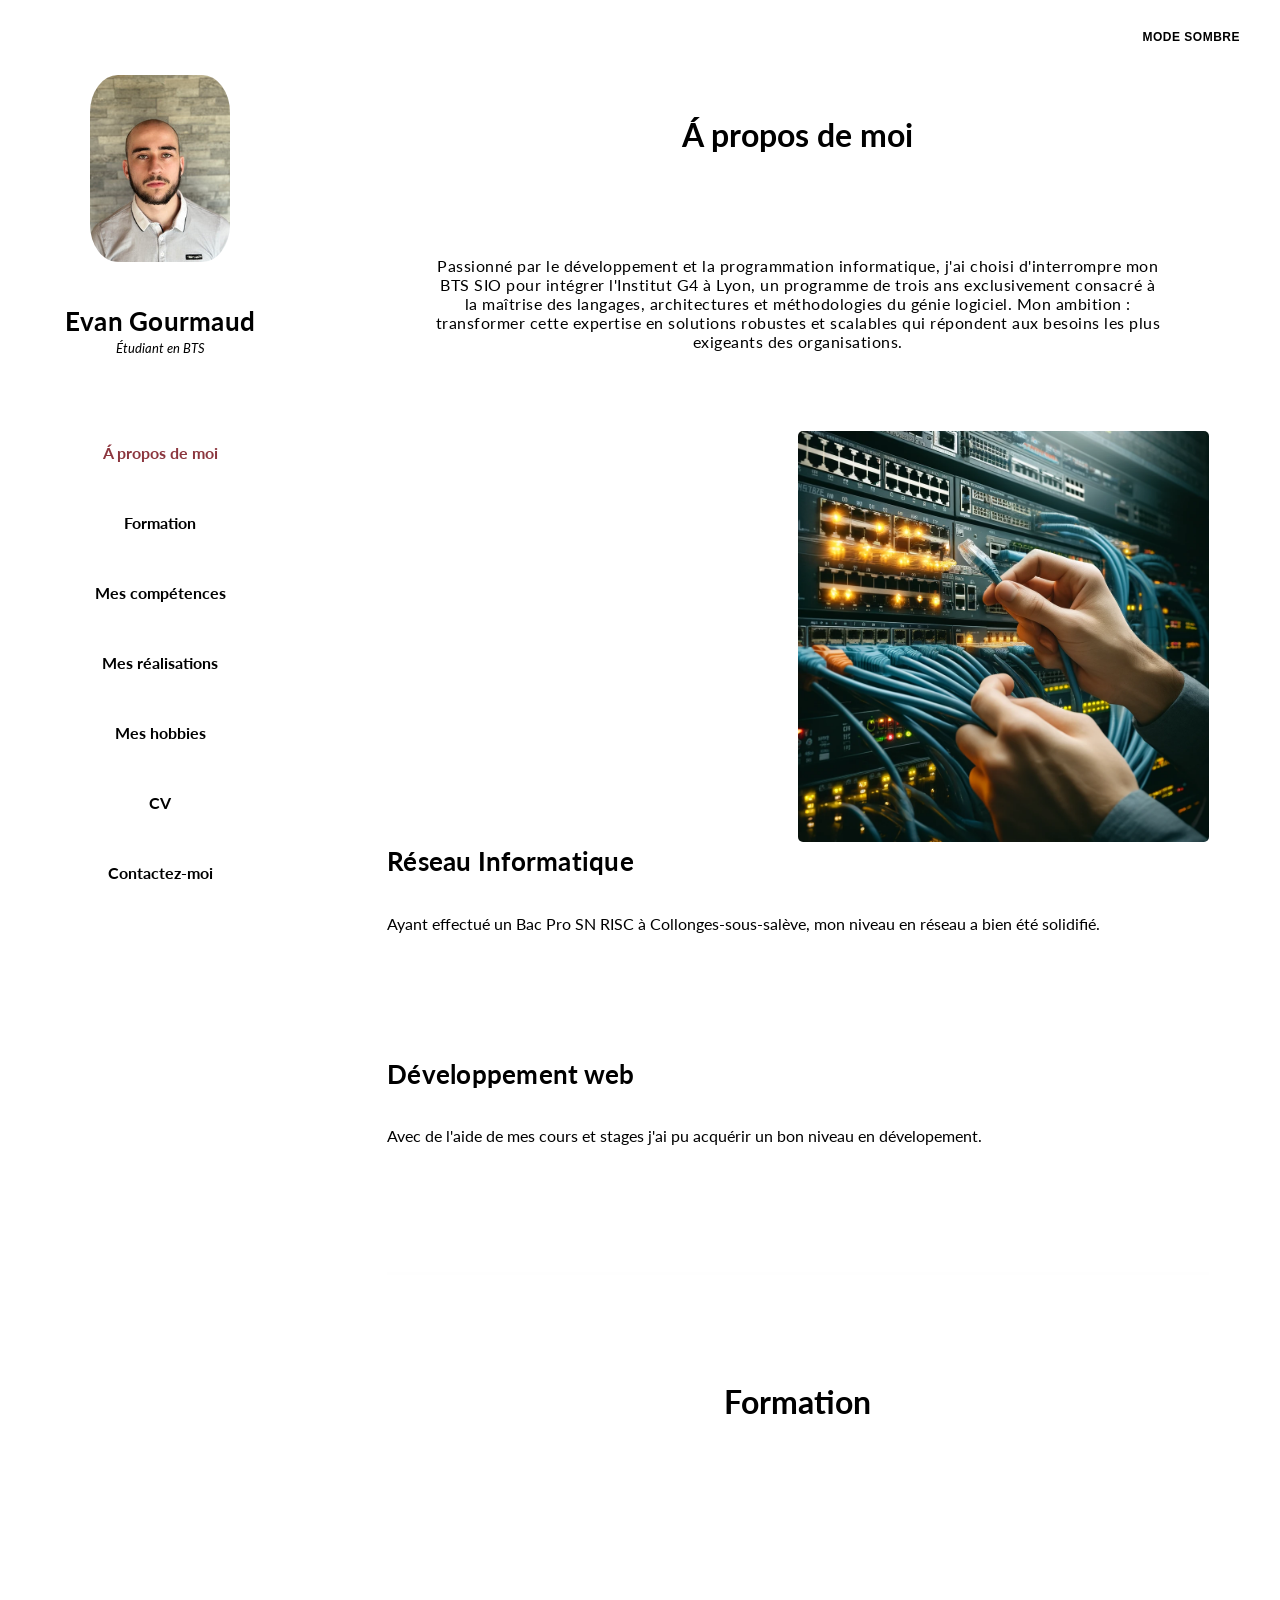
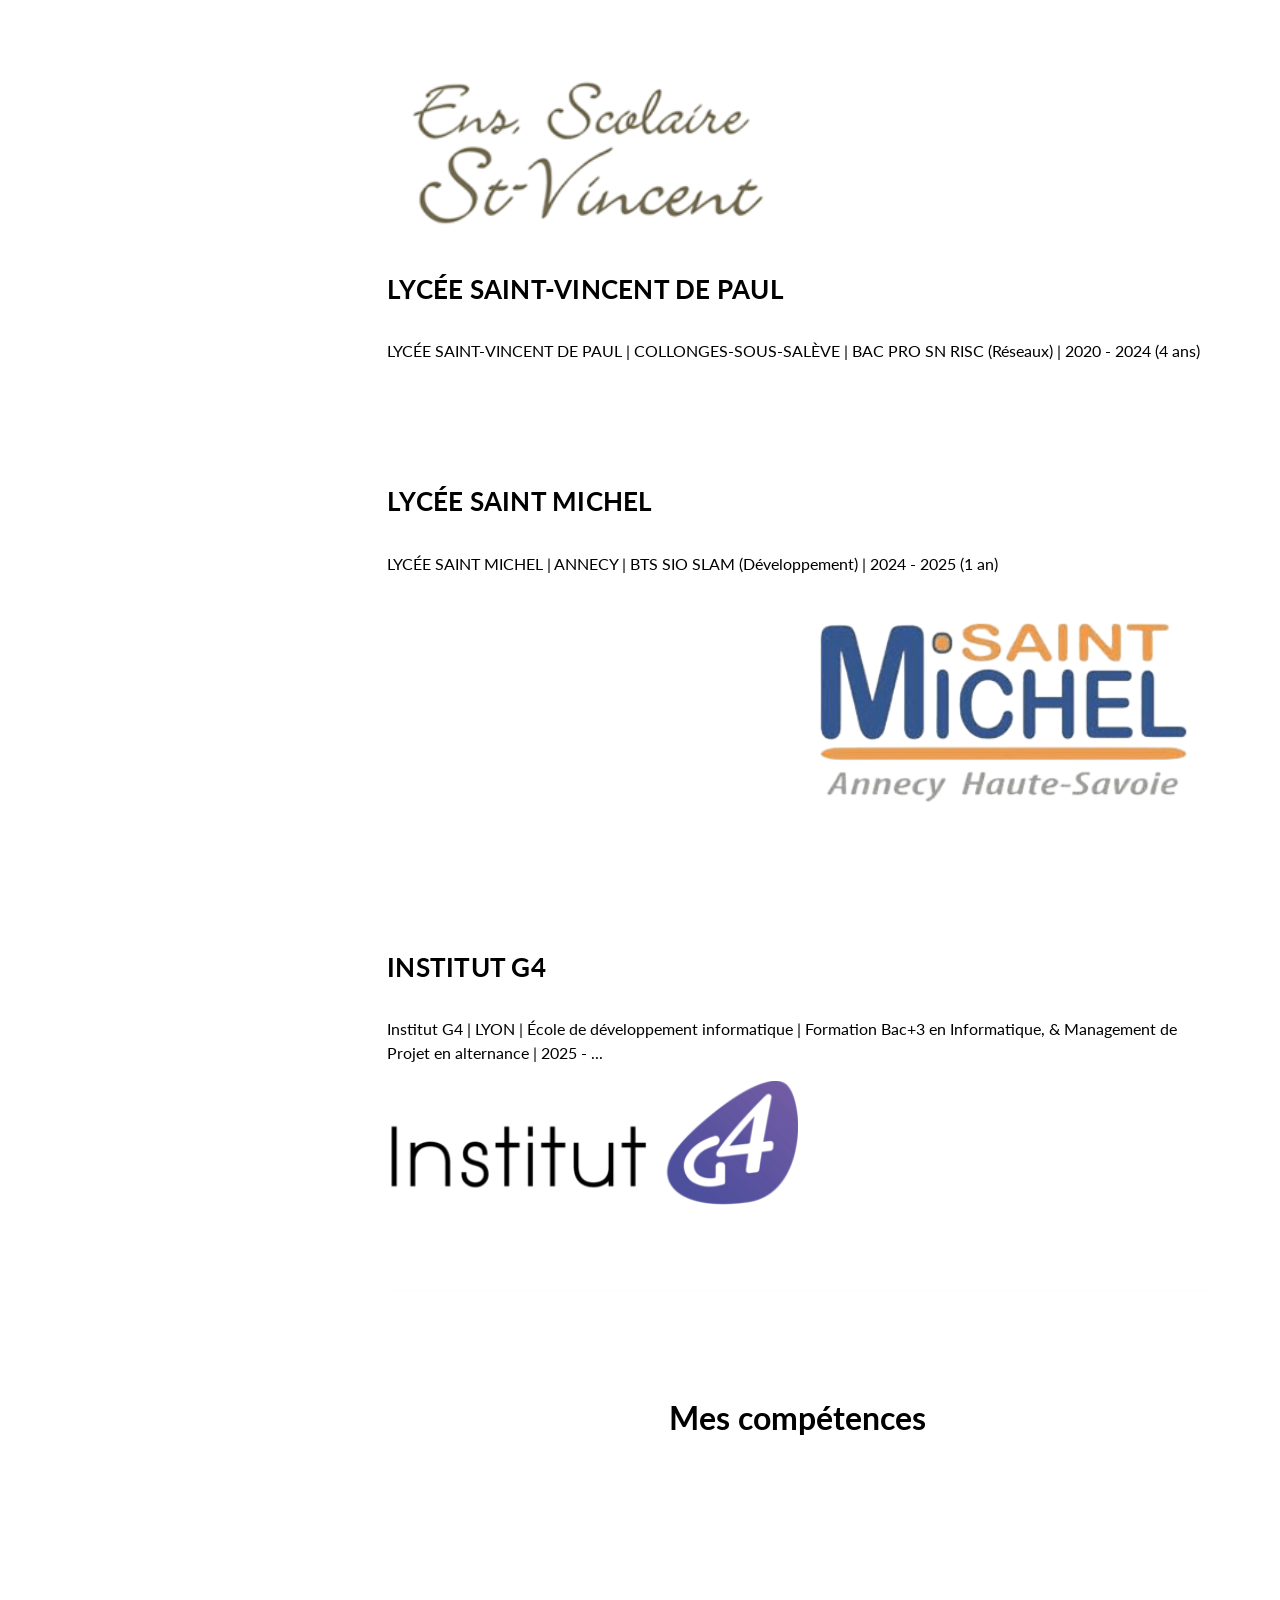
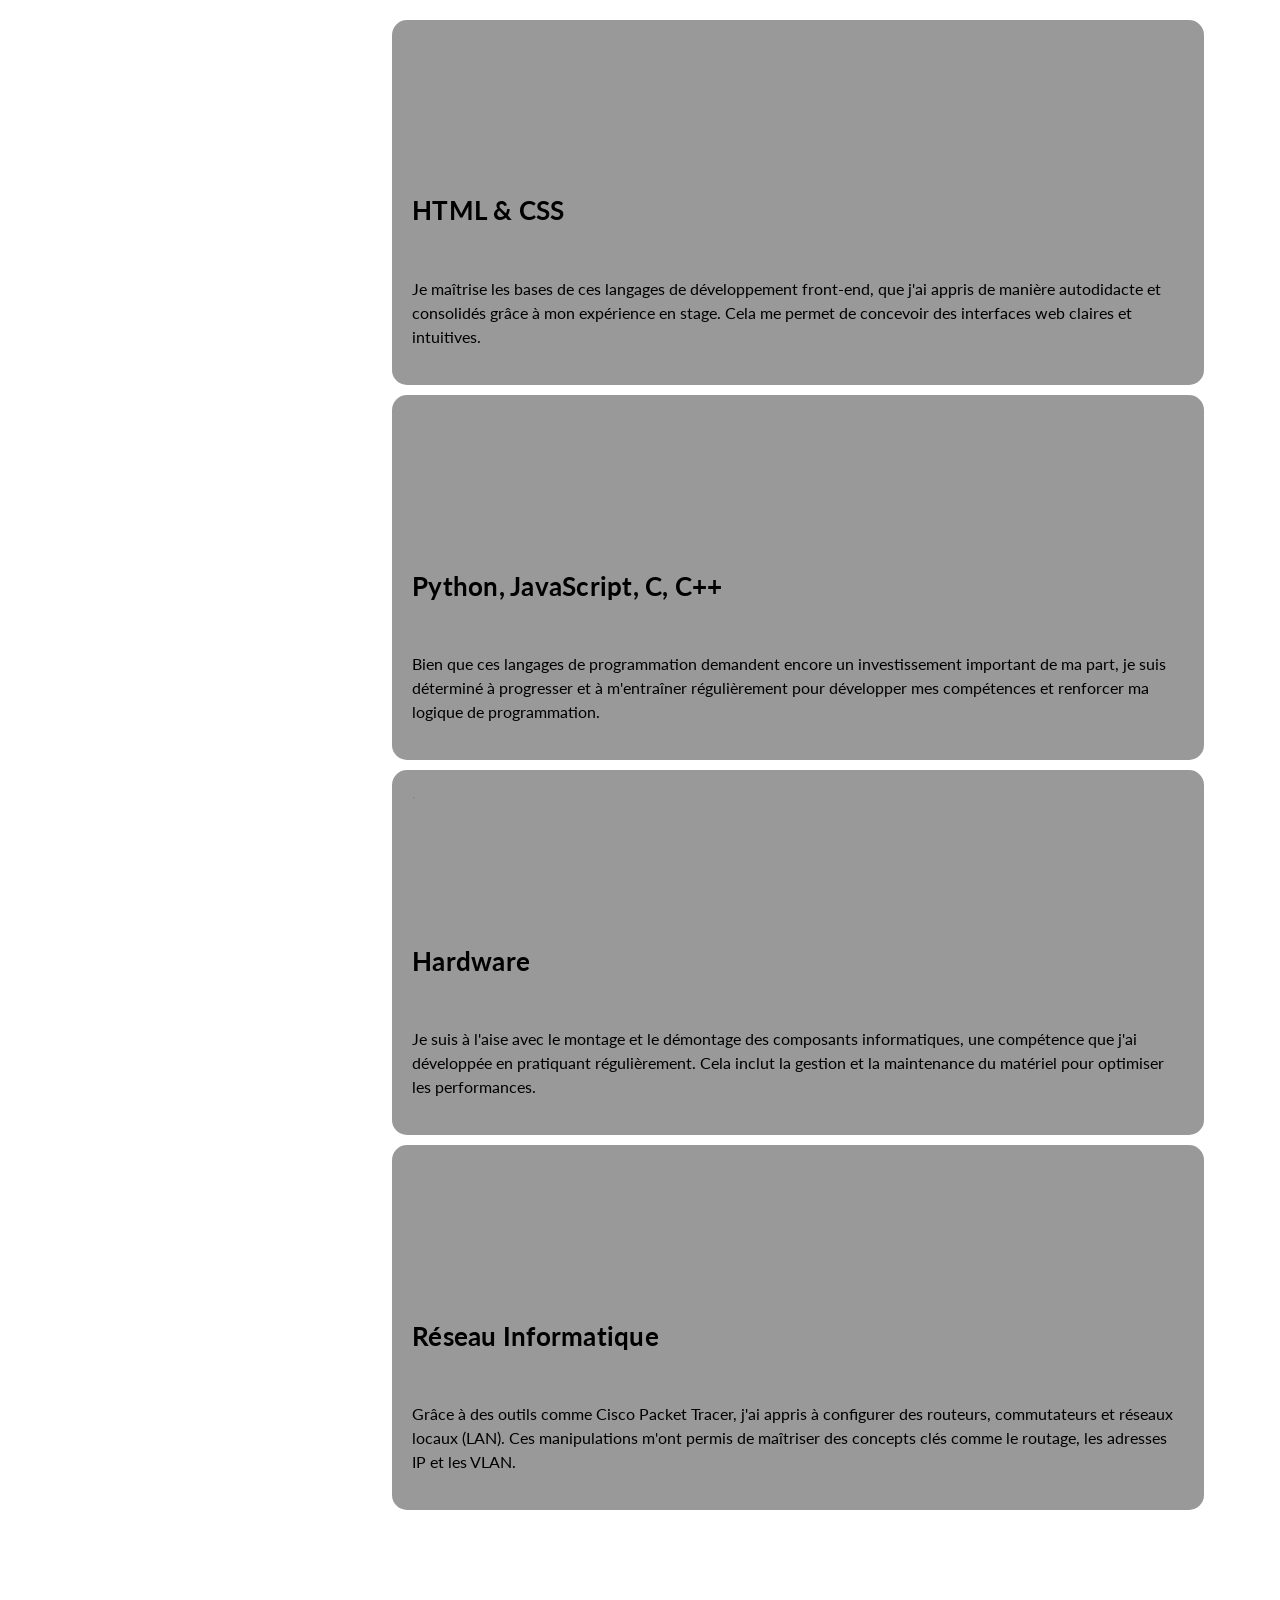
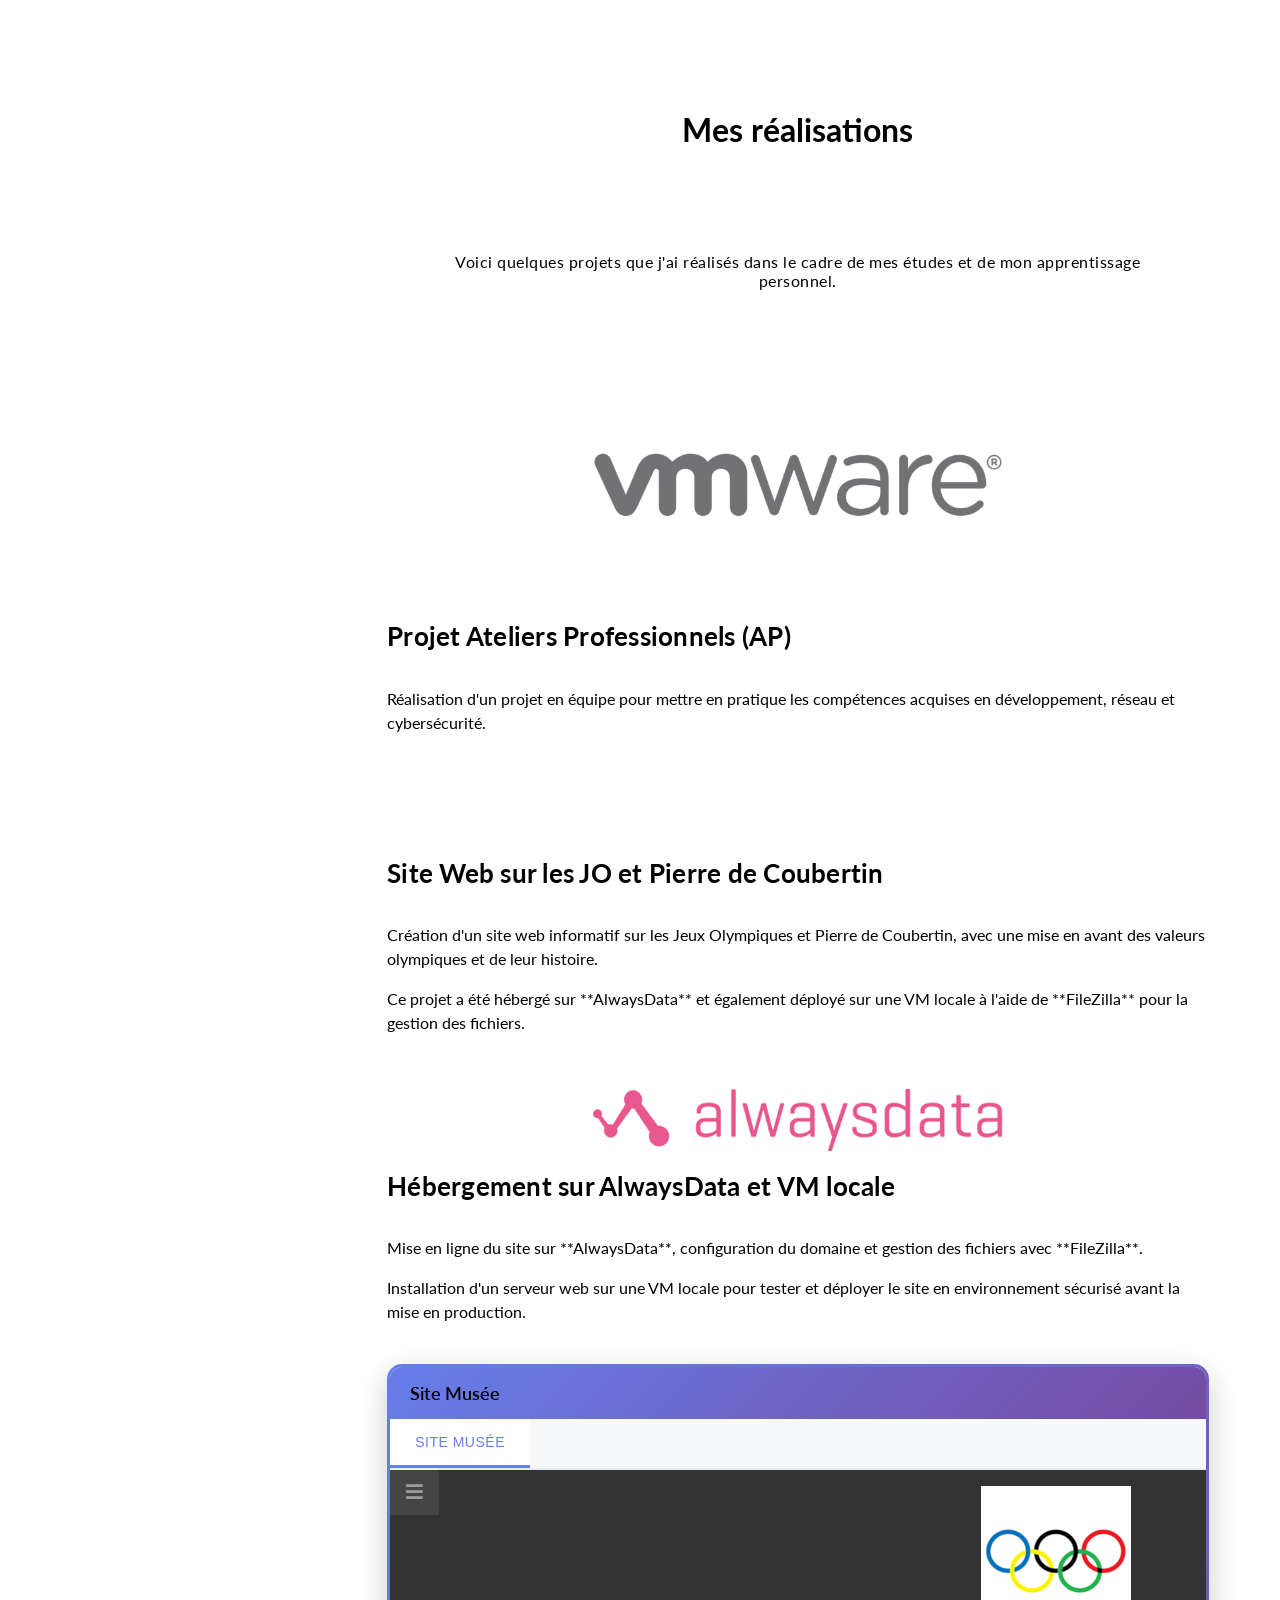
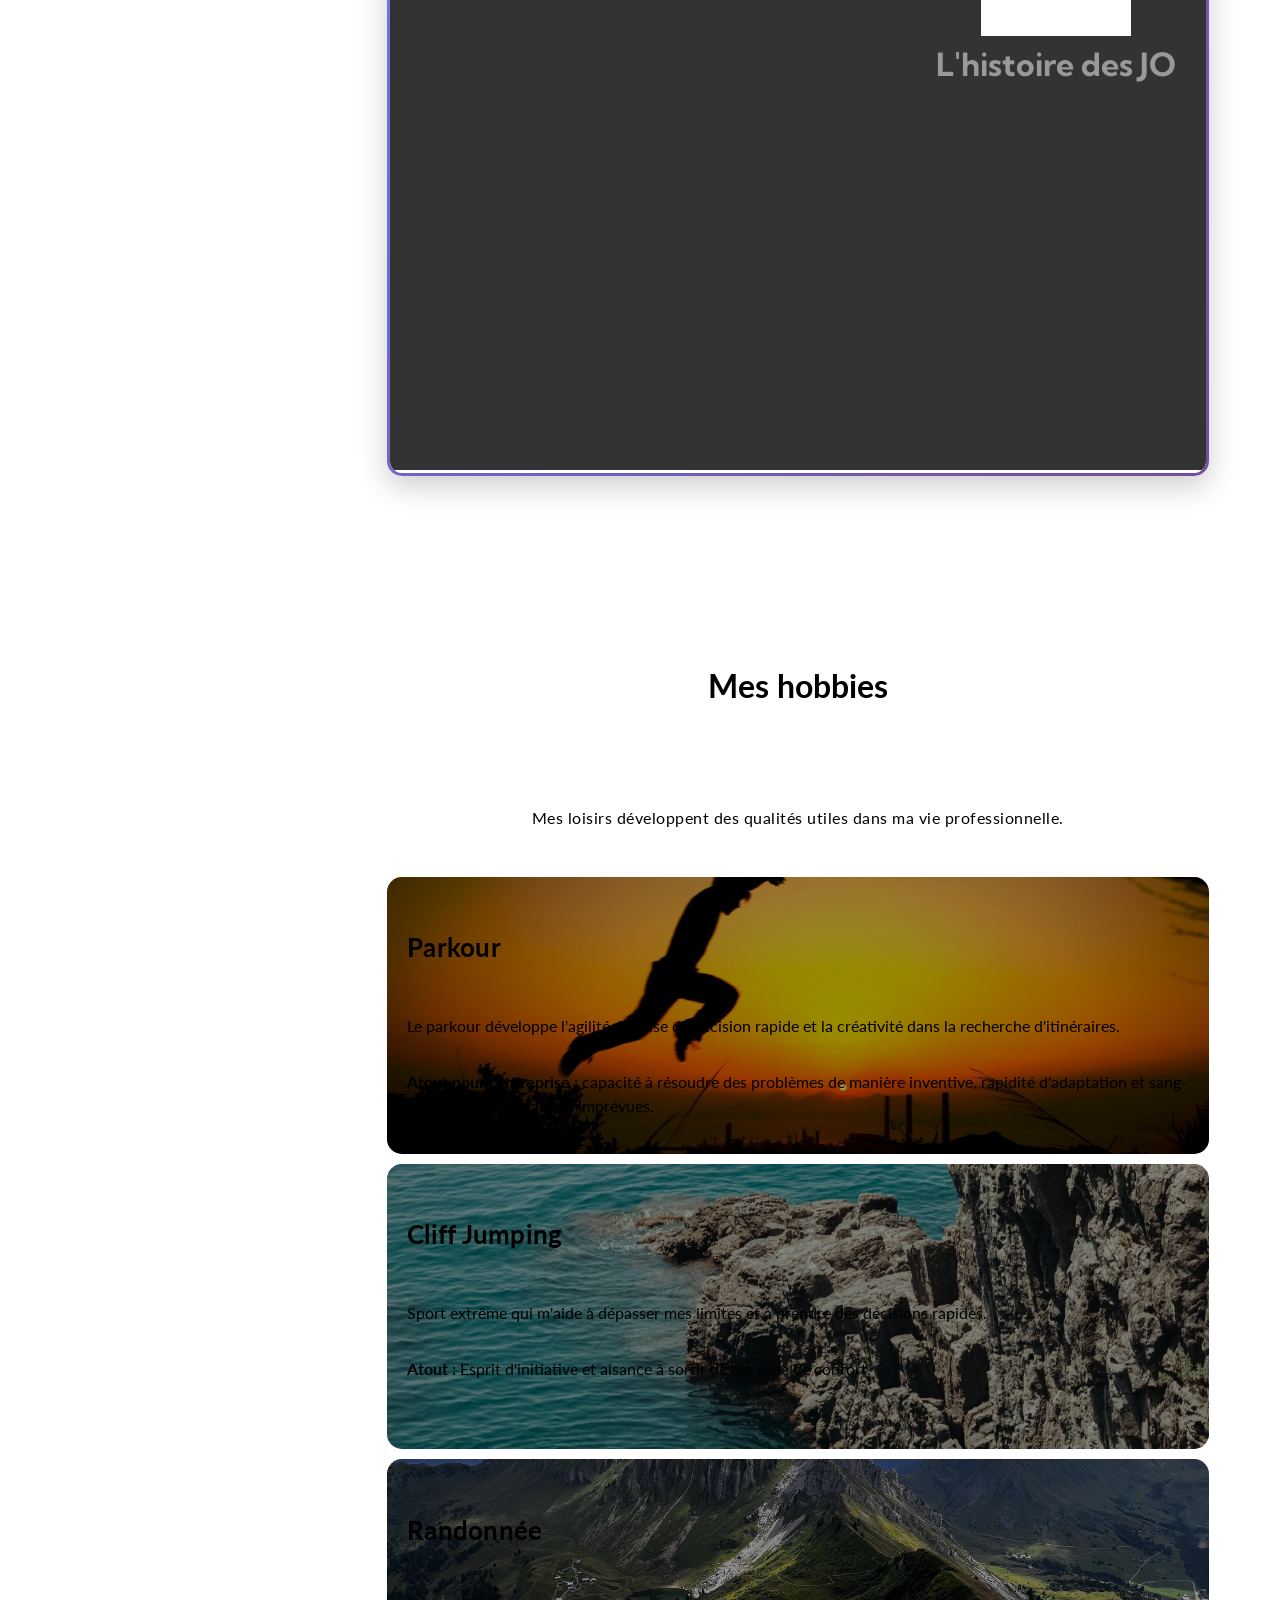
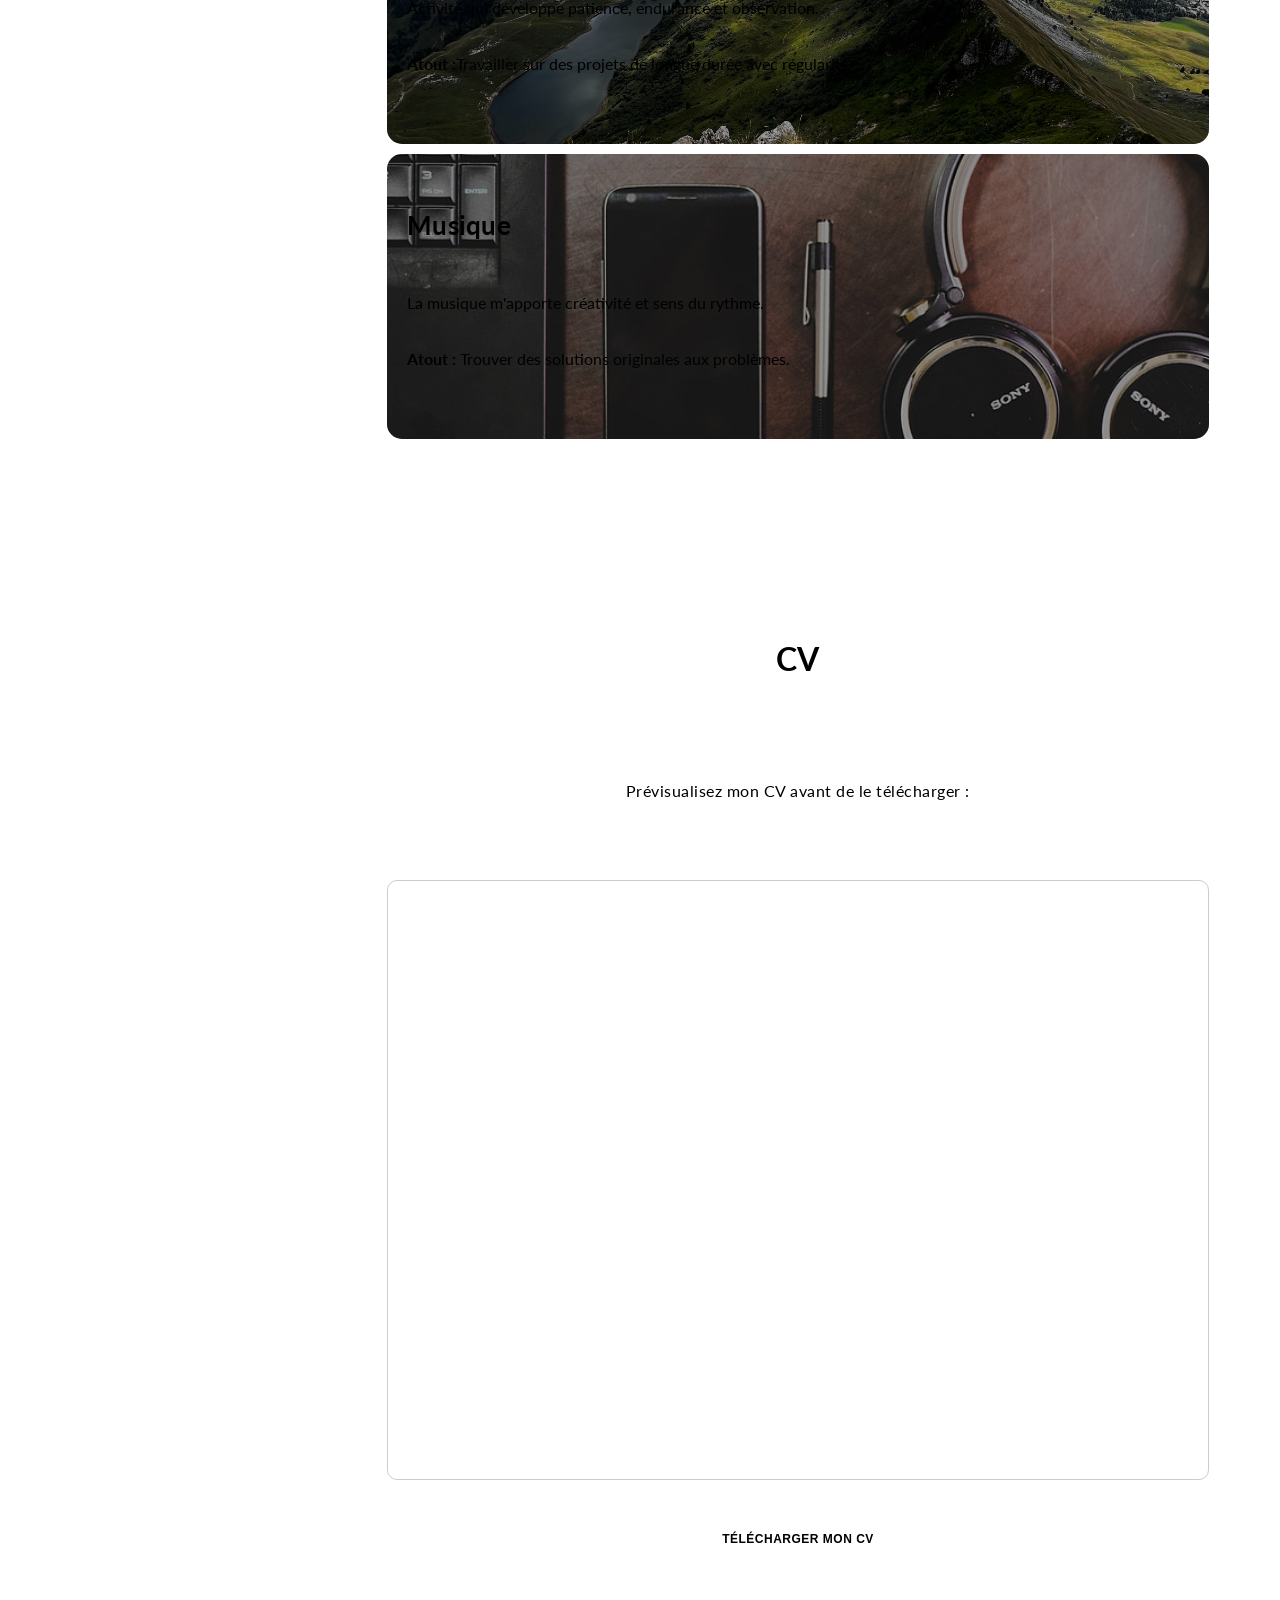
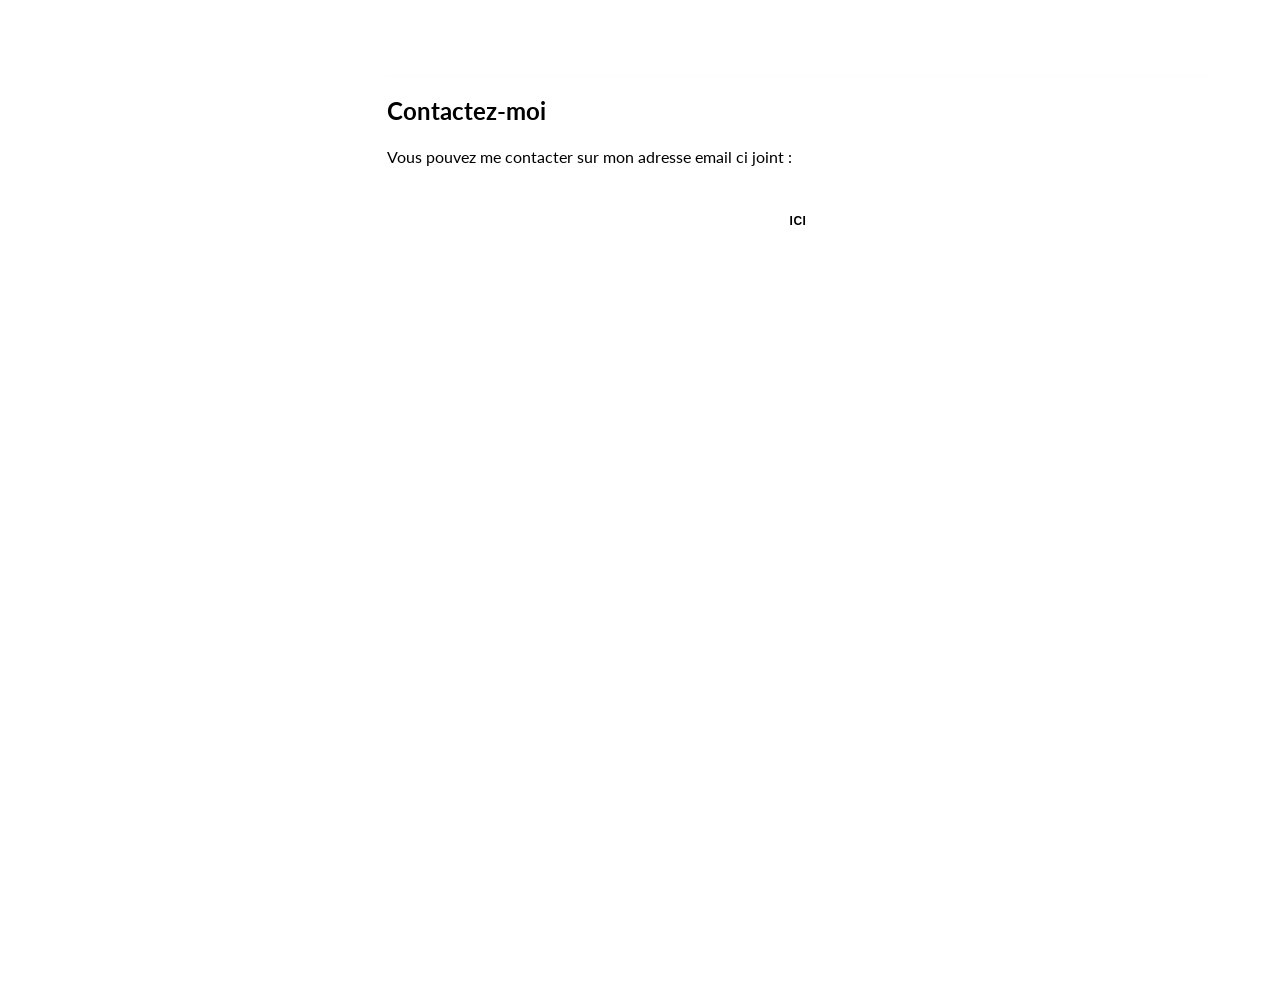
==== index.html @ ec377e14 "Premier commit : ajout portfolio" ====
<!DOCTYPE html>
<html lang="en">
  <head>
    <meta charset="utf-8" />
    <meta
      name="viewport"
      content="width=device-width, initial-scale=1, shrink-to-fit=no"
    />
    <meta name="description" content="" />
    <meta name="author" content="" />
    <link
      href="https://fonts.googleapis.com/css?family=Lato:100,300,400,700,900"
      rel="stylesheet"
    />

    <title>Portfolio Evan Gourmaud</title>

    <link href="vendor/bootstrap/css/bootstrap.min.css" rel="stylesheet" />
    <link rel="stylesheet" href="assets/css/fontawesome.css" />
    <link rel="stylesheet" href="assets/css/templatemo-styletest_updated.css" />
    <link rel="stylesheet" href="assets/css/owl.css" />
    <link rel="stylesheet" href="assets/css/lightbox.css" />
    <link rel="icon" type="image/png" href="assets/images/ICO.webp">
    

  </head>

  <body>
    <div id="themeb">
          <button class="theme-toggle" id="theme-btn">Mode sombre</button>
    </div>
    <div id="page-wraper">
      <div class="responsive-nav">
        <i class="fa fa-bars" id="menu-toggle"></i>
        <div id="menu" class="menu">
          <i class="fa fa-times" id="menu-close"></i>
          <div class="container">
            <div class="image">
              <a href="#"><img src="assets/images/PP.jpg" alt="" class="pp"/></a>
            </div>
            <div class="author-content">
              <h4>Evan Gourmaud</h4>
              <span>Étudiant en BTS</span>
            </div>
            <nav class="main-nav" role="navigation">
              <ul class="main-menu">
                <li><a href="#section1">Á propos de moi</a></li>
                <li><a href="#section2">Formation</a></li>
                <li><a href="#section3">Mes compétences</a></li>
                <li><a href="#section4">Mes réalisations</a></li>
                <li><a href="#section5">Mes hobbies</a></li>
                <li><a href="#section6">CV</a></li>
                <li><a href="#section7">Contactez-moi</a></li>
              </ul>
            </nav>
            <div class="social-network">
              <ul class="soial-icons">
                <li>
                  <a href="https://github.com/EvanGourmaud" target="_blank"
                    ><i class="fa fa-github"></i
                  ></a>
                </li>

                <li>
                  <a href="https://fr.linkedin.com/in/evan-gourmaud-4b81402aa?trk=people-guest_people_search-card" target="_blank"><i class="fa fa-linkedin"></i></a>
                </li>
              </ul>
            </div>
            <div class="copyright-text">
            </div>
          </div>
        </div>
      </div>

      <section class="section about-me" data-section="section1">
        <div class="container">
          <div class="section-heading">
            <h2>Á propos de moi</h2>
            <div class="line-dec"></div>
            <span>
Passionné par le développement et la programmation informatique, j'ai choisi d'interrompre mon BTS SIO pour intégrer l'Institut G4 à Lyon, un programme de trois ans exclusivement consacré à la maîtrise des langages, architectures et méthodologies du génie logiciel. Mon ambition : transformer cette expertise en solutions robustes et scalables qui répondent aux besoins les plus exigeants des organisations. </span
            >
          </div>
          <div class="left-image-post">
            <div class="row">
              <div class="col-md-6">
                <div class="right-image">
                  <img class="imagee left" src="assets/images/BDB.webp" alt="" />
                </div>
              </div>
              <div class="col-md-6">
                <div class="right-text">
                  <h4>Réseau Informatique</h4>
                  <p>
                   Ayant effectué un Bac Pro SN RISC à Collonges-sous-salève, mon niveau en réseau a bien été solidifié.
                  </p>
                  </div>
                </div>
              </div>
            </div>
          </div>
          <div class="right-image-post">
            <div class="row">
              <div class="col-md-6">
                <div class="left-text">
                  <h4>Développement web</h4>
                  <p>
                    Avec de l'aide de mes cours et stages j'ai pu acquérir un bon niveau en dévelopement.
                  </p>
                  <div class="white-button">
                  </div>
                </div>
              </div>
              <div class="col-md-6">
                <div class="right-image">
                  <img  class="imagee" src="https://th.bing.com/th/id/R.b858cec9a5d4844267d12a54340ec15d?rik=jN1FdGvzdgOtKA&riu=http%3a%2f%2fwww.pngall.com%2fwp-content%2fuploads%2f2016%2f07%2fWeb-Development-PNG-File.png&ehk=i4kIVngk2ybjKo%2b0WpywQp7iOMjTNxcLVXG%2bTVPycFU%3d&risl=&pid=ImgRaw&r=0" alt="" />
                </div>
              </div>
            </div>
          </div>
        </div>
      </section>

      <section class="section my-work" data-section="section2">
        <div class="container">
          <div class="section-heading">
            <h2>Formation</h2>
            <div class="line-dec"></div>
            <span></span>
          </div>
          <div class="left-image-post">
            <div class="row">
              <div class="col-md-6">
                <div class="left-image">
                  <img class="imagee" src="assets/images/sv.png" alt="" />
                </div>
              </div>
              <div class="col-md-6">
                <div class="right-text">
                  <h4>LYCÉE SAINT-VINCENT DE PAUL</h4>
                  <p>
                    LYCÉE SAINT-VINCENT DE PAUL |
                    COLLONGES-SOUS-SALÈVE |
                    BAC PRO SN RISC (Réseaux) |
                    2020 - 2024 (4 ans)
                  </p>
                  </div>
                </div>
              </div>
            </div>
          </div>
          <div class="right-image-post">
            <div class="row">
              <div class="col-md-6">
                <div class="left-text">
                  <h4>
                    LYCÉE SAINT MICHEL</h4>
                  <p>
                    LYCÉE SAINT MICHEL |
                    ANNECY |
                    BTS SIO SLAM (Développement) |
                    2024 - 2025 (1 an)
                  <div class="white-button">
                  </div>
                </div>
              </div>
              <div class="col-md-6">
                <div class="image left">
                  <img class="imagee" src="assets/images/sm.png" alt=""/>
                </div>
              </div>
            </div>
          </div>
        </div>
        <div class="right-image-post">

          <div class="left-image-post">
            <div class="row">
              <div class="col-md-6">
                <div class="left-image">
                </div>
              </div>
              <div class="col-md-6">
                <div class="right-text">
                  <h4>INSTITUT G4</h4>
                  <p>
Institut G4 | LYON | École de développement informatique | Formation Bac+3 en Informatique, 
          & Management de Projet en alternance | 2025 - ...
                  </p>
                  <img class="imagee" src="assets/images/IG4.png" alt="" />
                  </div>
                </div>
              </div>
            </div>
          </div>
      </section>

      <section class="section my-services" data-section="section3">
        <div class="container">
          <div class="section-heading">
            <h2>Mes compétences</h2>
            <div class="line-dec"></div>

          </div>
          <div class="row">
            <div class="col-md-6">
              <div class="service-item">
                <div class="first-service-icon service-icon"></div>
                <h4>HTML &amp; CSS</h4>
                <p>
                  Je maîtrise les bases de ces langages de développement front-end, que j'ai appris de manière autodidacte et consolidés grâce à mon expérience en stage. Cela me permet de concevoir des interfaces web claires et intuitives.
                </p>
              </div>
            </div>
            <div class="col-md-6">
              <div class="service-item">
                <div class="second-service-icon service-icon"></div>
                <h4>Python, JavaScript, C, C++</h4>
                <p>
                  Bien que ces langages de programmation demandent encore un investissement important de ma part, je suis déterminé à progresser et à m'entraîner régulièrement pour développer mes compétences et renforcer ma logique de programmation.
                </p>
              </div>
            </div>
            <div class="col-md-6">
              <div class="service-item">
                <div class="third-service-icon service-icon"></div>
                <h4>Hardware</h4>
                <p>
                  Je suis à l'aise avec le montage et le démontage des composants informatiques, une compétence que j'ai développée en pratiquant régulièrement. Cela inclut la gestion et la maintenance du matériel pour optimiser les performances.
                </p>
              </div>
            </div>
            <div class="col-md-6">
              <div class="service-item">
                <div class="fourth-service-icon service-icon"></div>
                <h4>Réseau Informatique</h4>
                <p>
                  Grâce à des outils comme Cisco Packet Tracer, j'ai appris à configurer des routeurs, commutateurs et réseaux locaux (LAN). Ces manipulations m'ont permis de maîtriser des concepts clés comme le routage, les adresses IP et les VLAN.
                </p>
              </div>
            </div>
          </div>
        </div>
      </section>

    <section class="section my-projects" data-section="section4">
      <div class="container">
          <div class="section-heading">
              <h2>Mes réalisations</h2>
              <div class="line-dec"></div>
              <span>
                  Voici quelques projets que j'ai réalisés dans le cadre de mes études et de mon apprentissage personnel.
              </span>
          </div>
  
          <div class="left-image-post">
              <div class="row">
                  <div class="col-md-6">
                      <div class="left-image">
                          <img class="imagee" src="assets/images/vmware.webp" alt="Projet AP" />
                      </div>
                  </div>
                  <br>
                  <div class="col-md-6">
                      <div class="right-text">
                          <h4>Projet Ateliers Professionnels (AP)</h4>
                          <p>
                              Réalisation d'un projet en équipe pour mettre en pratique les compétences acquises en développement, réseau et cybersécurité.
                          </p>
                      </div>
                  </div>
              </div>
          </div>
  
          <div class="right-image-post">
              <div class="row">
                  <div class="col-md-6">
                      <div class="left-text">
                          <h4>Site Web sur les JO et Pierre de Coubertin</h4>
                          <p>
                              Création d'un site web informatif sur les Jeux Olympiques et Pierre de Coubertin, avec une mise en avant des valeurs olympiques et de leur histoire.
                          </p>
                          <p>
                              Ce projet a été hébergé sur **AlwaysData** et également déployé sur une VM locale à l'aide de **FileZilla** pour la gestion des fichiers.
                          </p>
                      </div>
                  </div>
                  <br>
                  <div class="col-md-6">
                      </div>
                  </div>
              </div>
          </div>
          <br>
  
          <div class="left-image-post">
              <div class="row">
                  <div class="col-md-6">
                      <div class="left-image">
                          <img class="imagee" src="assets/images/AD.png" alt="Hébergement AlwaysData" />
                      </div>
                  </div>
                  <br>
                  <div class="col-md-6">
                      <div class="right-text">
                          <h4>Hébergement sur AlwaysData et VM locale</h4>
                          <p>
                              Mise en ligne du site sur **AlwaysData**, configuration du domaine et gestion des fichiers avec **FileZilla**.
                          </p>
                          <p>
                              Installation d'un serveur web sur une VM locale pour tester et déployer le site en environnement sécurisé avant la mise en production.
                          </p>
                      </div>
                  </div>
              </div>
          </div>

          <!-- Nouvelle section avec fenêtre intégrée -->
          <div class="iframe-container">
            <div class="iframe-wrapper">
              <div class="iframe-header">
                <h3 class="iframe-title">Site Musée</h3>
                <div class="iframe-controls">
                </div>
              </div>
              
              <div class="iframe-tabs">
                <button class="tab-btn active" onclick="changeProject('SiteMusee/index.html', 'Site Musée')">Site Musée</button>
              </div>
              
              <div style="position: relative;">
                <div class="loading-indicator" id="loading">
                  <div class="spinner"></div>
                  <p>Chargement...</p>
                </div>
                
                <iframe 
                  id="projectFrame" 
                  class="project-iframe" 
                  src="../SiteMusee/index.html"
                  onload="hideLoading()"
                  onerror="showError()">
                </iframe>
              </div>
            </div>
          </div>
      </div>
  </section>


<section class="section my-work" data-section="section5">
  <div class="container">
    <div class="section-heading">
      <h2>Mes hobbies</h2>
      <div class="line-dec"></div>
      <span>
        Mes loisirs développent des qualités utiles dans ma vie professionnelle.
      </span>
    </div>

    <div class="row">
      <!-- Parkour -->
    <div class="col-md-6">
      <div class="service-item hobby-parkour">
        <h4>Parkour</h4>
        <p>
          Le parkour développe l'agilité, la prise de décision rapide et la créativité dans la recherche d'itinéraires. 
          <p><strong>Atout pour l'entreprise :</strong> capacité à résoudre des problèmes de manière inventive, rapidité d'adaptation et sang-froid dans les situations imprévues.
        </p>
      </div>
    </div>

      <!-- Cliff Jumping -->
      <div class="col-md-6">
        <div class="service-item hobby-cliff">
          <h4>Cliff Jumping</h4>
          <p>
            Sport extrême qui m'aide à dépasser mes limites et à prendre des décisions rapides.  
            <p><strong>Atout :</strong> Esprit d'initiative et aisance à sortir de ma zone de confort.</p>
          </p>
        </div>
      </div>

      <!-- Randonnée -->
      <div class="col-md-6">
        <div class="service-item hobby-rando">
          <h4>Randonnée</h4>
          <p>
            Activité qui développe patience, endurance et observation.  
            <p><strong>Atout :</strong>Travailler sur des projets de longue durée avec régularité.</p>
          </p>
        </div>
      </div>

      <!-- Musique -->
      <div class="col-md-6">
        <div class="service-item hobby-musique">
          <h4>Musique</h4>
          <p>
            La musique m'apporte créativité et sens du rythme.  
            <p><strong>Atout :</strong> Trouver des solutions originales aux problèmes.
          </p></p>
        </div>
      </div>
    </div>
  </div>
</section>

  
  <section class="section my-services" data-section="section6">
    <div class="container">
      <div class="section-heading">
        <h2>CV</h2>
        <div class="line-dec"></div>
        <span>Prévisualisez mon CV avant de le télécharger :</span>
      </div>
  
     <!--Aperçu du CV en PDF -->
      <div style="text-align: center;">
        <iframe src="assets/images/Evan_Gourmaud.pdf" width="100%" height="600px" style="border:1px solid #ccc; border-radius: 10px;"></iframe>
      </div>
      <br>
    
      <!-- Bouton de téléchargement -->
      <div class="cv-download" style="text-align: center;">
        <button>
          <a href="assets/images/Evan_Gourmaud.pdf" download>
            Télécharger mon CV
          </a>
        </button>
      </div>
      <br><br>
    </div>
  </section>
 

      <section class="section contact-me" data-section="section7">
        <div class="container">
          <div class="left-image">
            <h2>Contactez-moi</h2>
          </div>
          <div class="line-dec">
            <p>
              Vous pouvez me contacter sur mon adresse email ci joint :
            </p>
          </div>

          <br>
        </div>
          <button class="ici">
              <a class="icia" href="mailto:gourmaud.evan@gmail.com">ici</a>
          </button>
      </section>


    <script src="vendor/jquery/jquery.min.js"></script>
    <script src="vendor/bootstrap/js/bootstrap.bundle.min.js"></script>

    <script src="assets/js/isotope.min.js"></script>
    <script src="assets/js/owl-carousel.js"></script>
    <script src="assets/js/lightbox.js"></script>
    <script src="assets/js/custom.js"></script>
    <script>

      $(".main-menu li:first").addClass("active");

      var showSection = function showSection(section, isAnimate) {
        var direction = section.replace(/#/, ""),
          reqSection = $(".section").filter(
            '[data-section="' + direction + '"]'
          ),
          reqSectionPos = reqSection.offset().top - 0;

        if (isAnimate) {
          $("body, html").animate(
            {
              scrollTop: reqSectionPos
            },
            800
          );
        } else {
          $("body, html").scrollTop(reqSectionPos);
        }
      };

      var checkSection = function checkSection() {
        $(".section").each(function() {
          var $this = $(this),
            topEdge = $this.offset().top - 80,
            bottomEdge = topEdge + $this.height(),
            wScroll = $(window).scrollTop();
          if (topEdge < wScroll && bottomEdge > wScroll) {
            var currentId = $this.data("section"),
              reqLink = $("a").filter("[href*=\\#" + currentId + "]");
            reqLink
              .closest("li")
              .addClass("active")
              .siblings()
              .removeClass("active");
          }
        });
      };

      $(".main-menu").on("click", "a", function(e) {
        e.preventDefault();
        showSection($(this).attr("href"), true);
      });

      $(window).scroll(function() {
        checkSection();
      });

      function toggleTheme() {
            document.body.classList.toggle("dark-mode");
            let mode = document.body.classList.contains("dark-mode") ? "dark" : "light";
            localStorage.setItem("theme", mode);
        }
        
        document.addEventListener("DOMContentLoaded", () => {
            if (localStorage.getItem("theme") === "dark") {
                document.body.classList.add("dark-mode");
            }
        });
    </script>

    <script>
        document.addEventListener("DOMContentLoaded", () => {
    const themeButton = document.getElementById("theme-btn");
    const body = document.body;
    let currentTheme = localStorage.getItem("theme") || "light";

    // Appliquer le bon thème au chargement
    if (currentTheme === "dark") {
        body.classList.add("dark-mode");
        themeButton.textContent = "Mode clair";
    } else {
        body.classList.remove("dark-mode");
        themeButton.textContent = "Mode sombre";
    }

    themeButton.addEventListener("click", () => {
        body.classList.toggle("dark-mode");
        let mode = body.classList.contains("dark-mode") ? "dark" : "light";
        localStorage.setItem("theme", mode);
        themeButton.textContent = mode === "dark" ? "Mode clair" : "Mode sombre";
    });
});
    </script>

    <script>
      // Variables pour la gestion des projets
      let currentProjectUrl = 'Site%20Musee/index.html';
      let isMinimized = false;
      
      const projectDescriptions = {
          'Site%20Musee/index.html': 'Site web du musée avec présentation des collections et informations pratiques'
      };

      function changeProject(url, title) {
          currentProjectUrl = url;
          showLoading();
          
          // Update active tab
          document.querySelectorAll('.tab-btn').forEach(btn => {
              btn.classList.remove('active');
          });
          
          event.target.classList.add('active');
          
          // Update iframe source
          const iframe = document.getElementById('projectFrame');
          iframe.src = url;
          
          // Update description
          document.getElementById('projectDescription').textContent = projectDescriptions[url] || 'Description du projet';
          
          // Update title
          document.querySelector('.iframe-title').textContent = title || 'Aperçu de mes projets';
      }

      function showLoading() {
          document.getElementById('loading').style.display = 'block';
          document.getElementById('projectFrame').style.opacity = '0.5';
      }

      function hideLoading() {
          document.getElementById('loading').style.display = 'none';
          document.getElementById('projectFrame').style.opacity = '1';
      }

      function showError() {
          document.getElementById('loading').innerHTML = '<p style="color: red;">Erreur de chargement</p>';
          setTimeout(() => {
              hideLoading();
          }, 2000);
      }

      function openFullscreen() {
          const iframe = document.getElementById('projectFrame');
          if (iframe.requestFullscreen) {
              iframe.requestFullscreen();
          } else if (iframe.webkitRequestFullscreen) {
              iframe.webkitRequestFullscreen();
          } else if (iframe.msRequestFullscreen) {
              iframe.msRequestFullscreen();
          } else if (iframe.mozRequestFullScreen) {
              iframe.mozRequestFullScreen();
          }
      }

      function minimizeIframe() {
          const container = document.querySelector('.iframe-container');
          const iframe = document.getElementById('projectFrame');
          
          if (!isMinimized) {
              iframe.style.height = '0px';
              container.style.opacity = '0.7';
              isMinimized = true;
          } else {
              iframe.style.height = '600px';
              container.style.opacity = '1';
              isMinimized = false;
          }
      }

      function closeIframe() {
          const container = document.querySelector('.iframe-container');
          container.style.display = 'none';
      }

      // Initialisation au chargement de la page
      document.addEventListener('DOMContentLoaded', function() {
          // Charger le projet par défaut
          document.getElementById('projectDescription').textContent = projectDescriptions['Site%20Musee/index.html'];
          document.querySelector('.iframe-title').textContent = 'Site Musée';
      });
---- assets/css/templatemo-styletest_updated.css ----
.cv-download {
    text-align: center;
    margin-top: 20px;
}
.ici {
    display: block;
    margin: 0 auto;
}

.icia {
    margin-left: 10px;
    margin-right: 10px;
}



.imagee {
    width: 50%;
}

.left {
    position: relative;
    left: 50%;
}
.cv-button {
    display: inline-block;
    padding: 12px 20px;
    font-size: 16px;
    font-weight: bold;
    background-color: #2a3eb1;
    color: white;
    text-decoration: none;
    border-radius: 8px;
    transition: background 0.3s ease;
}

.cv-button:hover {
    background-color: #1e2d8f;
}

/* Centrer les images dans la section Mes Réalisations */
.my-projects .left-image, .my-projects .right-image {
    display: flex;
    justify-content: center;
    align-items: center;
}

.my-projects .left-image img, .my-projects .right-image img {
    max-width: 80%;
    height: auto;
}

/* Centrer l'image dans la section Veille Cyber */
.cyber-security .right-image {
    display: flex;
    justify-content: center;
    align-items: center;
    text-align: center;
    width: 100%;
}

.cyber-security .right-image img {
    max-width: 60%; /* Ajuste la taille de l'image */
    height: auto;
    display: block;
    margin: 0 auto;
}


/* Espacement entre la photo et le bouton de fermeture du menu burger */
.menu .image {
    margin-top: 75px !important; /* Augmente l'espace au-dessus de l'image */
}

#menu-close {
    margin-top: 30px !important; /* Augmente l'espace en dessous de la photo */
}

/* Mode clair - menu burger */
.menu a {
    color: #000000 !important;
    transition: color 0.3s ease;
}

.menu a:hover {
    color: #8c363e !important; /* Couleur différente au survol */
}

/* Mode sombre - menu burger */
body.dark-mode .menu a {
    color: #ffffff !important;
}

/* Mode clair - icônes réseaux sociaux */
.menu .social-network ul li a {
    background-color: rgba(0, 0, 0, 0.2) !important;
    color: #000000 !important;
    transition: background 0.3s ease, color 0.3s ease;
}

.menu .social-network ul li a:hover {
    background-color: #ffffff !important;
    color: #8c363e !important; /* Rouge foncé pour rester lisible */
}

/* Mode sombre - icônes réseaux sociaux */
body.dark-mode .menu .social-network ul li a {
    background-color: rgba(255, 255, 255, 0.1) !important;
    color: #ffffff !important;
}

body.dark-mode .menu .social-network ul li a:hover {
    background-color: #bb86fc !important; /* Violet clair */
    color: #121212 !important; /* Texte sombre pour contraster */
}

body.dark-mode .menu a:hover {
    color: #bb86fc !important; /* Couleur visible au survol */
}
/* Mode clair - élément sélectionné */
.main-nav li.active a {
    background: #ffffff !important;
    color: #8c363e !important;
}

/* Mode sombre - élément sélectionné */
body.dark-mode .main-nav li.active a {
    background: #333 !important; /* Fond plus foncé pour rester visible */
    color: #bb86fc !important; /* Texte violet clair pour lisibilité */
}

/* Mode sombre - élément sélectionné + survol */
body.dark-mode .main-nav li.active a:hover {
    background: #444 !important; /* Légèrement plus clair au survol */
    color: #bb86fc !important;
}
/* Mode clair - correction du menu burger */
.menu {
    background-color: #ffffff !important;
}

.menu a, 
.menu .author-content span, 
.menu .social-network ul li a, 
.menu .copyright-text p {
    color: #000000 !important;
}

/* Mode sombre */
body.dark-mode .menu {
    background-color: #1e1e1e !important;
}

body.dark-mode .menu a, 
body.dark-mode .menu .author-content span, 
body.dark-mode .menu .social-network ul li a, 
body.dark-mode .menu .copyright-text p {
    color: #ffffff !important;
}

/* Mode clair - correction des couleurs de texte */
body {
    background-color: #ffffff !important;
    color: #000000 !important;
}

h1, h2, h3, h4, h5, h6, p, span, a {
    color: #000000 !important;
}

/* Mode sombre */
body.dark-mode {
    background-color: #121212 !important;
    color: #ffffff !important;
}

body.dark-mode h1, 
body.dark-mode h2, 
body.dark-mode h3, 
body.dark-mode h4, 
body.dark-mode h5, 
body.dark-mode h6, 
body.dark-mode p, 
body.dark-mode span, 
body.dark-mode a {
    color: #ffffff !important;
}

/* Mode clair (valeurs par défaut) */
body {
    background-color: #ffffff;
    color: #000000;
}

.menu {
    background-color: #f4f4f4;
}

.section {
    color: #000000;
}

button {
    background-color: #000000;
    color: #ffffff;
}

.theme-toggle {
    background-color: #000000;
    color: #ffffff;
}
/*

Reflux Template

https://templatemo.com/tm-531-reflux

*/

@import url(fontawesome.css);
@import url("https://fonts.googleapis.com/css?family=Lato:100,300,400,700,900");
body {
    font-family: 'Lato', sans-serif;
}

#page-wraper {
    
    -webkit-background-size: cover;
    -moz-background-size: cover;
    -o-background-size: cover;
    background-size: cover;
    width: 100%;
}


/* Basic */

body {
    overflow-x: hidden;

}

input,
select,
textarea {
    outline: none;
}

a,
a:hover {
    text-decoration: none;
}

p {
    font-size: 16px;
    line-height: 24px;
    color: #ffffff;
}

h4 {
    font-size: 26px;
    font-weight: 700;
    color: #ffffff;
    letter-spacing: 0.25px;
}

img {
    width: 100%;
    overflow: hidden;
}

ul {
    padding: 0;
    margin: 0;
    list-style: none;
}

ul li {
    display: inline-block;
}

html {
    -webkit-box-sizing: border-box;
    -moz-box-sizing: border-box;
    box-sizing: border-box;
}

*,
*:before,
*:after {
    -webkit-box-sizing: inherit;
    -moz-box-sizing: inherit;
    box-sizing: inherit;
}

.clearfix {
    zoom: 1;
}

.clearfix:before,
.clearfix:after {
    content: "";
    display: table;
}

.clearfix:after {
    clear: both;
}

.container {
    margin: 0 auto;
}

.main-nav {
    text-align: center;
}

.main-nav li:last-child a {
    border-bottom: 2px solid #fff;
}

.main-nav li {
    display: block;
}

.main-nav li a {
    height: 70px;
    line-height: 70px;
    display: inline-block;
    font-size: 16px;
    font-weight: 700;
    color: #fff;
    width: 100%;
    transition: all 0.5s;
    border-top: 2px solid #fff;
}

.main-nav li:hover a,
.main-nav li.active a {
    background: #ffffff;
    color: #8c363e;
}

/* Sidebar Menu */

.menu .image {
    margin-top: 60px;
}

.menu .image img {
    width: 140px;
    border-radius: 20%;
    text-align: center;
}

.menu .author-content {
    margin: 40px 0px 60px 0px;
}

.menu .author-content h4 {
    margin-bottom: 0px;
}

.menu .author-content span {
    font-size: 13px;
    font-style: italic;
    color: #ffffff;
}

.menu .social-network {
    margin-top: 60px;
}

.menu .social-network ul li {
    margin: 0 3px;
}

.menu .social-network ul li a {
    width: 40px;
    height: 40px;
    display: inline-block;
    text-align: center;
    line-height: 40px;
    background-color: rgba(0, 0, 0, 0.2);
    color: #000000;
    font-size: 14px;
    transition: all 0.5s;
}

.menu .social-network ul li a:hover {
    background-color: #fff;
    color: black;
}

.menu .copyright-text {
    position: relative;
    margin-top: 60px;
}

.menu .copyright-text p {
    border-top: 1px solid rgba(250, 250, 250, 0.1);
    display: inline-block;
    width: 100%;
    padding-left: 30px;
    padding-right: 30px;
    padding-top: 30px;
    font-size: 13px;
}

.menu:before,
.menu:after {
    content: "";
    display: table;
}

.menu:after {
    clear: both;
}

.menu a {
    text-decoration: none;
    color: inherit;
}

.menu {
    text-align: center;
}

.menu::-webkit-scrollbar {
    display: none;
}

.menu {
    left: 10%;
  -webkit-transition: -webkit-transform 233ms cubic-bezier(0, 0, 0.21, 1);
  -webkit-overflow-scrolling: touch;
  background-color: rgb(0, 0, 0);
  box-sizing: border-box;
  height: 100vh;  
  max-height: 100vh !important;
  max-width: 80vw !important;
  min-width: 45px !important;
  outline: none;
  overflow-x: hidden !important;
  overflow-y: auto !important;
  padding: 0;
  position: fixed !important;
  top: calc(0px);  
  width: 20%;
  will-change: transform;
  z-index: 9999 !important;
}

.menu-toggle {
  color: #000000;
  cursor: pointer;
  font-size: 25px;
  position: fixed;
  right: 25px;
  top: 25px;
}

#menu-toggle {
    z-index: 999;
    cursor: pointer;
    position: fixed;
    top: 0;
    left: 0;
    color: #a43f49;
    background-color: #000000;
    width: 60px;
    height: 60px;
    text-align: center;
    display: inline-block;
    line-height: 60px;
}

.menu-close {
  cursor: pointer;
}

#menu-close {
    cursor: pointer;
    text-align: right;
    color: #a43f49;
    background-color: #fff;
    width: 100%;
    height: 60px;
    text-align: center;
    display: inline-block;
    line-height: 60px;
}


/* Section */

.section {
    color: #000000;
    width: 55%;
    right: 10%;
    left: 35%;
    position: relative;
    min-height: 100vh;
    padding-bottom: 80px;
    border-bottom: 3px solid rgba(250, 250, 250, 0.25);
    
}

.section-heading {
    text-align: center;
    padding: 80px 45px;
    
    
}

.section-heading h2 {
    font-size: 32px;
    font-weight: 700;
    color: #ffffff;
}

.section-heading .line-dec {
    width: 60px;
    height: 3px;
    background-color: #ffffff;
    margin: 10px auto;
    margin-bottom: 10%
}

.section-heading span {
    margin-top: 5px;
    font-size: 16px;
    color: #ffffff;
    letter-spacing: 0.5px;
}


/* Buttons */

.white-button a {
    display: inline-block;
    padding: 12px 20px;
    background-color: #fff;
    color: #a43f49;
    font-size: 13px;
    font-weight: 800;
    letter-spacing: 0.5px;
    text-transform: uppercase;
    transition: all 0.5s;
}

.white-button a:hover {
    background-color: #a43f49;
    color: #fff;
}

button {
    display: inline-block;
    padding: 10px 20px;
    background-color: #fff;
    color: #a43f49;
    font-size: 12px;
    font-weight: 800;
    letter-spacing: 0.5px;
    text-transform: uppercase;
    transition: all 0.5s;
    border: none;
    outline: none;
    cursor: pointer;
}

button:hover {
    outline: none;
    background-color: #a43f49;
    color: #fff;
}


/* Left & Right Post */

.right-image-post {
    margin-top: 60px;
    padding-top: 60px;
    border-top: 2px solid rgba(250, 250, 250, 0.1);
}

.left-image img,
.right-image img {
    border-radius: 5px;
}

.right-image-post h4,
.left-image-post h4 {
    margin-top: 30px;
}

.right-image-post p,
.left-image-post p {
    margin-top: 20px;
}

.right-image-post .white-button,
.left-image-post .white-button {
    margin-top: 30px;
}


/* Services */

.my-services .col-md-6 {
    padding-left: 5px;
    padding-right: 5px;
}

.service-item {
    margin-bottom: 10px;
    padding: 20px;
    background-color: rgba(250, 250, 250, 0.1);
    transition: all 0.5s;
}

.service-item h4 {
    transition: all 0.5s;
}

.service-item p {
    transition: all 0.5s;
}

.service-item:hover {
    background-color: rgba(250, 250, 250, 1);
}

.service-item:hover h4 {
    color: #1e1e1e;
}

.service-item:hover p {
    color: #4a4a4a;
}

.service-item .service-icon {
    width: 70px;
    height: 70px;
    display: inline-block;
    margin-bottom: 50px;
    background-size: cover;
    background-repeat: no-repeat;
    transition: all 0.5s;
}

.service-item .first-service-icon {
    background-image: url(../images/first-white-icon.png);
}

.service-item:hover .first-service-icon {
    background-image: url(../images/first-main-icon.png);
}

.service-item .second-service-icon {
    background-image: url(../images/second-white-icon.png);
}

.service-item:hover .second-service-icon {
    background-image: url(../images/second-main-icon.png);
}

.service-item .third-service-icon {
    background-image: url(../images/pngegg2.png);
}

.service-item:hover .third-service-icon {
    background-image: url(../images/pngegg.png);
}

.service-item .fourth-service-icon {
    background-image: url(../images/fourth-white-icon.png);
}

.service-item:hover .fourth-service-icon {
    background-image: url(../images/fourth-main-icon.png);
}

/* Hobbies */

.service-item .Notedemusique-service-icon {
    background-image: url(../images/Notedemusique.jpg);
}

.service-item .Rando-service-icon {
    background-image: url(../images/Rando.JPG);
}

.service-item {
  position: relative;
  color: white;
  padding: 20px;
  border-radius: 15px;
  background-size: cover;
  background-position: center;
  min-height: 200px;
  display: flex;
  flex-direction: column;
  justify-content: flex-end;
  overflow: hidden;
}

/* Effet sombre par-dessus l'image */
.service-item::before {
  content: "";
  position: absolute;
  inset: 0;
  background: rgba(0, 0, 0, 0.4); /* assombrit l'image */
  z-index: 1;
}

.service-item h4,
.service-item p {
  position: relative;
  z-index: 2; /* pour être au-dessus de l'overlay */
}

/* Images spécifiques par hobby */
.hobby-parkour {
  background-image: url("../images/Parkour.jpg");
}

.hobby-cliff {
  background-image: url("../images/cliffj.jpg");
}

.hobby-rando {
  background-image: url("../images/Rando.JPG");
}

.hobby-musique {
  background-image: url("../images/music.jpg");
}


/* My Work */

section.my-work .section-heading {
    text-align: center;
    padding: 80px 45px 50px 45px;
}

.isotope-wrapper {
    position: relative;
    width: 100%;
    margin: auto;
}

.isotope-toolbar input[type="radio"] {
    display: none;
}

.isotope-toolbar span {
    text-transform: capitalize;
    display: inline-block;
    margin-right: 15px;
    padding-bottom: 3px;
    font-size: 15px;
    font-weight: 700;
    border-bottom: 2px solid transparent;
    transform: ease-in-out 0.5s;
    cursor: pointer;
}

.isotope-toolbar input[type="radio"]:checked + span {
    color: #a43f49;
    border-bottom: 2px solid #a43f49;
}

.isotope-box {
    position: relative;
    width: 100%;
}

.isotope-toolbar {
    text-align: center;
    margin: 10px;
}

.isotope-toolbar p {
    border-top: 1px solid #fff;
    padding-top: 15px;
}

.isotope-toolbar a {
    color: #fff;
}

.isotope-item {
    position: relative;
    width: 48%;
    margin: 1%;
    border-bottom: 2px solid rgba(250,250,250,0.1);
    padding-bottom: 30px;
    margin-bottom: 30px;
}

.isotope-item img {
    top: 0;
    left: 0;
    width: 100%;
    height: 100%;
    border-radius: 5px;
}

.lazyload {
    background: #f7f7f7;
}

.lazyloading {
    background: #f7f7f7 url(//afarkas.github.io/lazysizes/assets/imgs/loader.gif) no-repeat center;
    min-height: 60px;
}

figure.snip1321 {
  overflow: hidden;
  text-align: center;
  -webkit-perspective: 50em;
  perspective: 50em;
}
figure.snip1321 * {
  -webkit-box-sizing: padding-box;
  box-sizing: padding-box;
  -webkit-transition: all 0.2s ease-out;
  transition: all 0.2s ease-out;
}
figure.snip1321 figcaption {
  top: 50%;
  left: 20px;
  right: 20px;
  position: absolute;
  opacity: 0;
  z-index: 1;
}
figure.snip1321 h4 {
    margin-top: 15px;
  margin-bottom: 5px;
  color: #232323;
}
figure.snip1321 span {
    font-size: 14px;
    font-style: italic;
    display: block;
    color: #7a7a7a;
}
figure.snip1321 i {
  position: relative!important;
  font-size: 18px;
  background-color: #ffffff;
  width: 40px;
  height: 40px;
  display: inline-block;
  text-align: center;
  line-height: 40px;
  border-radius: 5px;
  color: #fff;
}
figure.snip1321:after {
  background-color: #ffffff;
  position: absolute;
  content: "";
  display: block;
  top: 20px;
  left: 20px;
  right: 20px;
  bottom: 20px;
  -webkit-transition: all 0.4s ease-in-out;
  transition: all 0.4s ease-in-out;
  -webkit-transform: rotateX(-90deg);
  transform: rotateX(-90deg);
  -webkit-transform-origin: 50% 50%;
  -ms-transform-origin: 50% 50%;
  transform-origin: 50% 50%;
  opacity: 0;
}
figure.snip1321 a {
  left: 0;
  right: 0;
  top: 0;
  bottom: 0;
  z-index: 1;
}
figure.snip1321:hover figcaption,
figure.snip1321.hover figcaption {
  -webkit-transform: translateY(-50%);
  transform: translateY(-50%);
  opacity: 1;
  -webkit-transition-delay: 0.2s;
  transition-delay: 0.2s;
}
figure.snip1321:hover:after,
figure.snip1321.hover:after {
  -webkit-transform: rotateX(0);
  transform: rotateX(0);
  opacity: 0.9;
}


/* Contact Me */

section.contact-me {
    border-bottom: none;
}

#contact input {
    background-color: rgba(250,250,250,0.1);
    border: 1px solid rgb(206, 200, 200);
    border-radius: 0px;
    margin-bottom: 30px;
    color: #ffffff;
    font-size: 14px;
    height: 40px;
    line-height: 40px;
    width: 100%;
    padding-left: 15px;
}

#contact input:focus {
    outline: none;
    box-shadow: none;
}

#contact textarea {
    background-color: rgba(250,250,250,0.1);
    border: 1px solid rgb(206, 200, 200);
    border-radius: 0px;
    margin-bottom: 30px;
    color: #fff;
    font-size: 14px;
    height: 180px;
    max-height: 220px;
    line-height: 40px;
    width: 100%;
    padding-left: 15px;
}

#contact textarea:focus {
    outline: none;
    box-shadow: none;
}

#contact {
    text-align: center;
}

@media screen and (max-width: 1680px) {
    .menu {
        left: 5%;
    }

    .section {
        color: #fff;
        width: 65%;
        right: 5%;
        left: 30%;
    }
}

@media screen and (max-width: 1680px) and (min-width: 846px) { 
    .menu .social-network ul li a {
        width: 36px;
        height: 36px;
        line-height: 36px;
    }

    .menu .social-network ul li {
        margin: 0;
    }

    .menu .image {
        margin-top: 60px;
    }
}

@media screen and (max-width: 1280px) {
    .menu {
        left: 0%;
    }

    .right-image-post h4,
    .left-image-post h4 {
        margin-top: 0px;
    }

    .right-image-post p,
    .left-image-post p {
        margin-top: 15px;
    }

    .right-image-post .white-button,
    .left-image-post .white-button {
        margin-top: 25px;
    }

}

.menu .container {
    padding-left: 0;
    padding-right: 0;
}

@media screen and (max-width: 1280px) and (min-width: 846px) {
    .menu {
        width: 25%;
    }
}

#menu-toggle,
#menu-close {
    display: none;
}  

@media screen and (max-width: 845px) {        
    #menu-toggle,
    #menu-close {
        display: inline-block;
    }    

    .menu {        
        width: 320px;
        -webkit-transform: translateX(-100%) !important;
        transform: translateX(-100%) !important;
        transition: -webkit-transform 233ms cubic-bezier(0, 0, 0.21, 1);
        transition: transform 233ms cubic-bezier(0, 0, 0.21, 1);
        transition: transform 233ms cubic-bezier(0, 0, 0.21, 1), -webkit-transform 233ms cubic-bezier(0, 0, 0.21, 1);
    }

    .menu .image {
        margin-top: auto;        
    }

    .menu .image img {
        width: auto;
        height: auto;
    }

    .menu .author-content {
        margin: 20px 0px 40px 0px;
    }

    .menu .container {
        padding-left: 15px;
        padding-right: 15px;
    }

    .menu.open {
        display: inline-block;
        -webkit-transform: translateX(0) !important;
                transform: translateX(0) !important;
    }

    .responsive-nav {
        display: inline-block;
    }
    .section {
        width: 94%;
        right: 3%;
        left: 3%;
    }
    .isotope-item {
        width: 94%;
        margin: 3%;
    }
    .left-image-post img {
        margin-bottom: 30px;
    }
    .right-image-post img {
        margin-top: 30px;
    }
    .isotope-item {
        border-bottom: none;
        text-align: center;
    }
    .isotope-toolbar {
        margin-bottom: 20px;
    }

    .Contactez-moi {
        background-color: #ffffff;
    }

    .pp {
        height: 10%;
    }
    
    .imagee {
    width: 50%;
    }
  
    .left {
    position: relative;
    left: 50%;
    }
  
  

    body.dark-mode {
        background-color: #121212;
        color: #ffffff;
    }
    body.dark-mode a {
        color: #bb86fc;
    }
    body.dark-mode .menu {
        background-color: #1e1e1e;
    }
    .theme-toggle {
        position: fixed;
        top: 20px;
        right: 20px;
        background-color: #ffffff;
        color: #000000;
        border: none;
        padding: 10px 20px;
        cursor: pointer;
        border-radius: 5px;
    }
    body.dark-mode .theme-toggle {
        background-color: #333;
        color: #ffffff;
    }
}

/* Mode Sombre */
body.dark-mode {
    background-color: #121212 !important;
    color: #ffffff !important;
}

body.dark-mode a {
    color: #bb86fc !important;
}

body.dark-mode .menu {
    background-color: #1e1e1e !important;
}

body.dark-mode .section {
    color: #ffffff !important;
}

.theme-toggle {
    position: fixed;
    top: 20px;
    right: 20px;
    background-color: #ffffff;
    color: #000000;
    border: none;
    padding: 10px 20px;
    cursor: pointer;
    border-radius: 5px;
    z-index: 1000;
}

body.dark-mode .theme-toggle {
    background-color: #333 !important;
    color: #ffffff !important;
}

/* Assurer que tous les boutons sont visibles en mode sombre */
body.dark-mode button {
    background-color: #333 !important;
    color: #ffffff !important;
}

/* Modifier les styles spécifiques en mode sombre */
body.dark-mode .service-item {
    background-color: rgba(255, 255, 255, 0.1) !important;
}

body.dark-mode .service-item:hover {
    background-color: rgba(255, 255, 255, 0.2) !important;
}

body.dark-mode .contact-me p {
    color: #ffffff !important;
}

      .iframe-container {
        margin-top: 40px;
        border-radius: 15px;
        overflow: hidden;
        box-shadow: 0 10px 30px rgba(0,0,0,0.2);
        background: linear-gradient(135deg, #667eea 0%, #764ba2 100%);
        padding: 3px;
      }
      
      .iframe-wrapper {
        background: white;
        border-radius: 12px;
        overflow: hidden;
      }
      
      .iframe-header {
        background: linear-gradient(135deg, #667eea 0%, #764ba2 100%);
        padding: 15px 20px;
        color: white;
        display: flex;
        justify-content: space-between;
        align-items: center;
      }
      
      .iframe-title {
        font-size: 18px;
        font-weight: 600;
        margin: 0;
      }
      
      .iframe-controls {
        display: flex;
        gap: 10px;
      }
      
      .control-btn {
        width: 12px;
        height: 12px;
        border-radius: 50%;
        cursor: pointer;
        transition: all 0.3s ease;
      }
      
      .control-btn.close { background: #ff5f57; }
      .control-btn.minimize { background: #ffbd2e; }
      .control-btn.maximize { background: #28ca42; }
      
      .control-btn:hover {
        transform: scale(1.2);
        box-shadow: 0 2px 8px rgba(0,0,0,0.3);
      }
      
      .project-iframe {
        width: 100%;
        height: 600px;
        border: none;
        background: white;
        transition: all 0.3s ease;
      }
      
      .iframe-tabs {
        background: #f8f9fa;
        padding: 0;
        margin: 0;
        display: flex;
        border-bottom: 2px solid #e9ecef;
      }
      
      .tab-btn {
        background: transparent;
        border: none;
        padding: 15px 25px;
        cursor: pointer;
        font-size: 14px;
        font-weight: 500;
        color: #6c757d;
        border-bottom: 3px solid transparent;
        transition: all 0.3s ease;
        position: relative;
      }
      
      .tab-btn:hover {
        background: #e9ecef;
        color: #495057;
      }
      
      .tab-btn.active {
        color: #667eea;
        border-bottom-color: #667eea;
        background: white;
      }
      
      .loading-indicator {
        display: none;
        position: absolute;
        top: 50%;
        left: 50%;
        transform: translate(-50%, -50%);
        background: rgba(255,255,255,0.9);
        padding: 20px;
        border-radius: 10px;
        z-index: 10;
      }
      
      .spinner {
        width: 40px;
        height: 40px;
        border: 4px solid #f3f3f3;
        border-top: 4px solid #667eea;
        border-radius: 50%;
        animation: spin 1s linear infinite;
        margin: 0 auto 10px;
      }
      
      @keyframes spin {
        0% { transform: rotate(0deg); }
        100% { transform: rotate(360deg); }
      }
      
      .project-description {
        padding: 20px;
        background: #f8f9fa;
        margin-top: 20px;
        border-radius: 10px;
        border-left: 4px solid #667eea;
      }
      
      .fullscreen-btn {
        background: #667eea;
        color: white;
        border: none;
        padding: 8px 15px;
        border-radius: 20px;
        font-size: 12px;
        cursor: pointer;
        transition: all 0.3s ease;
      }
      
      .fullscreen-btn:hover {
        background: #5a6fd8;
        transform: translateY(-1px);
      }
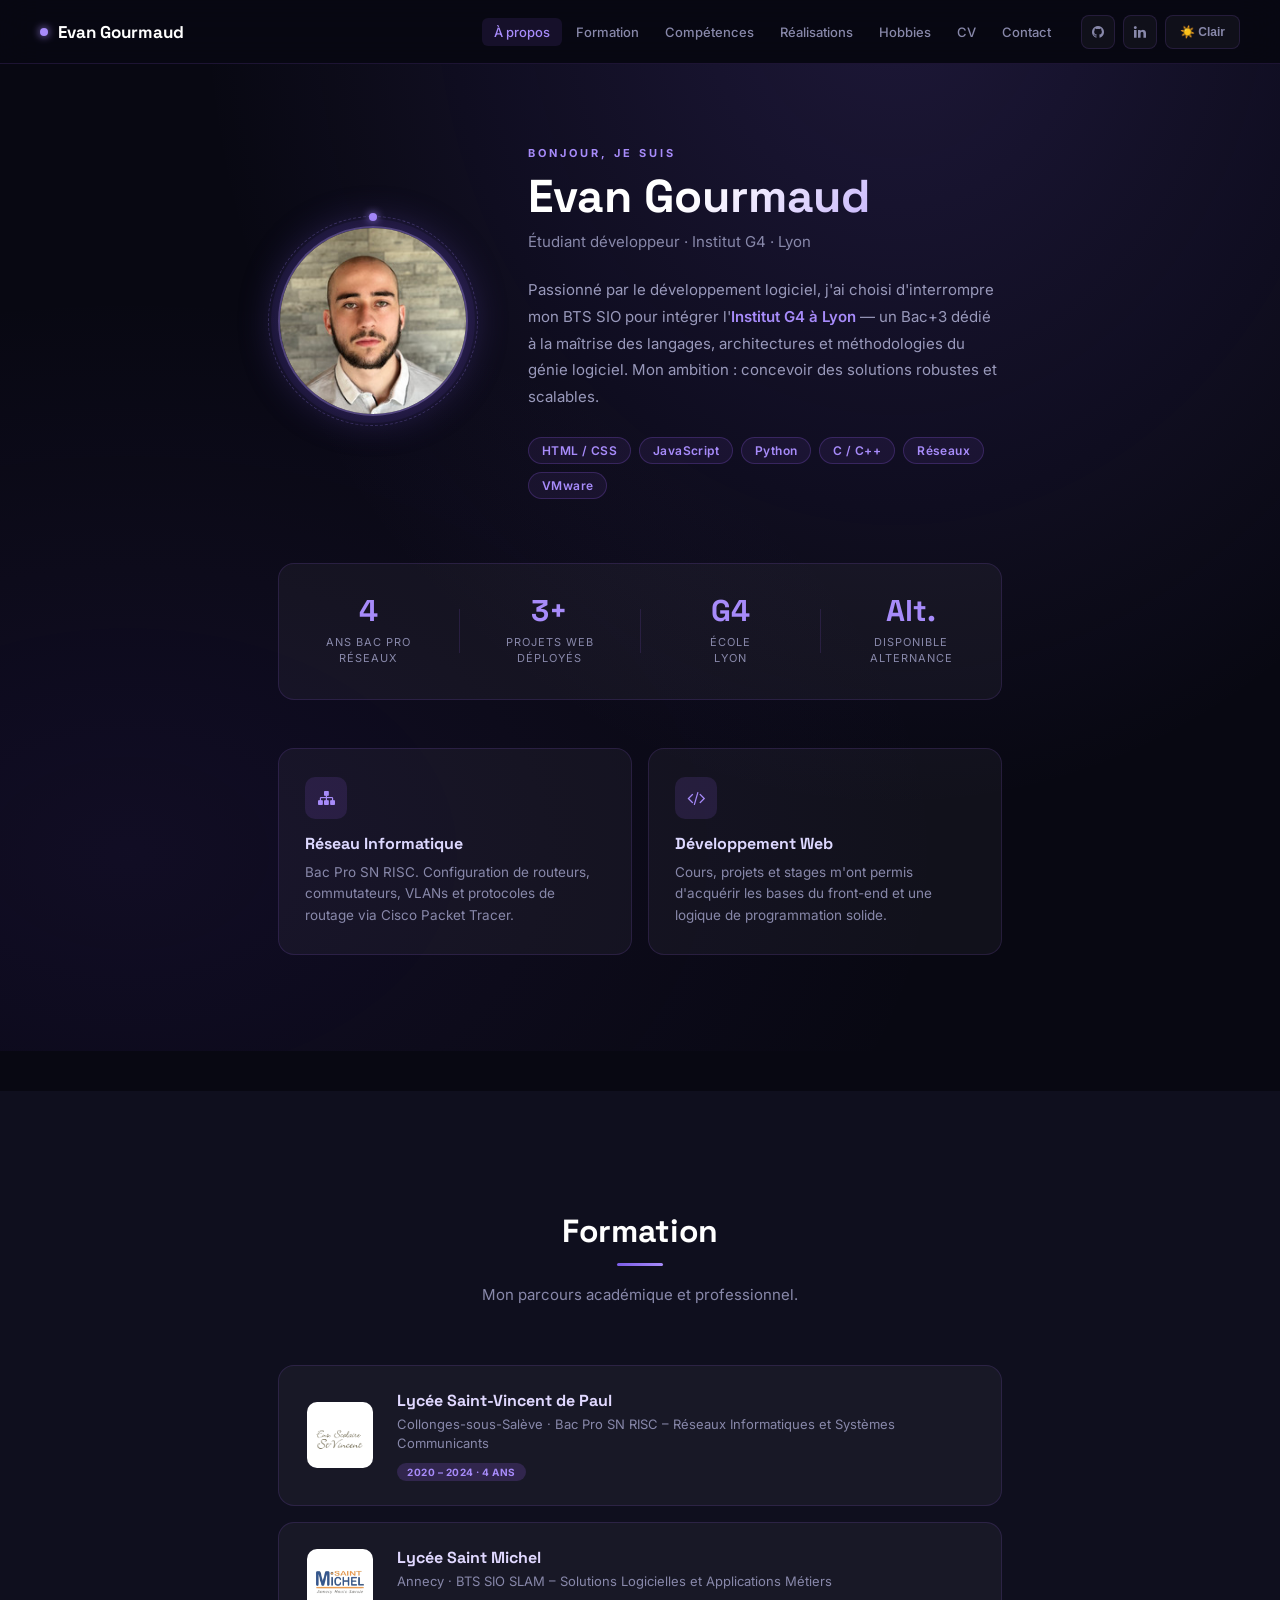
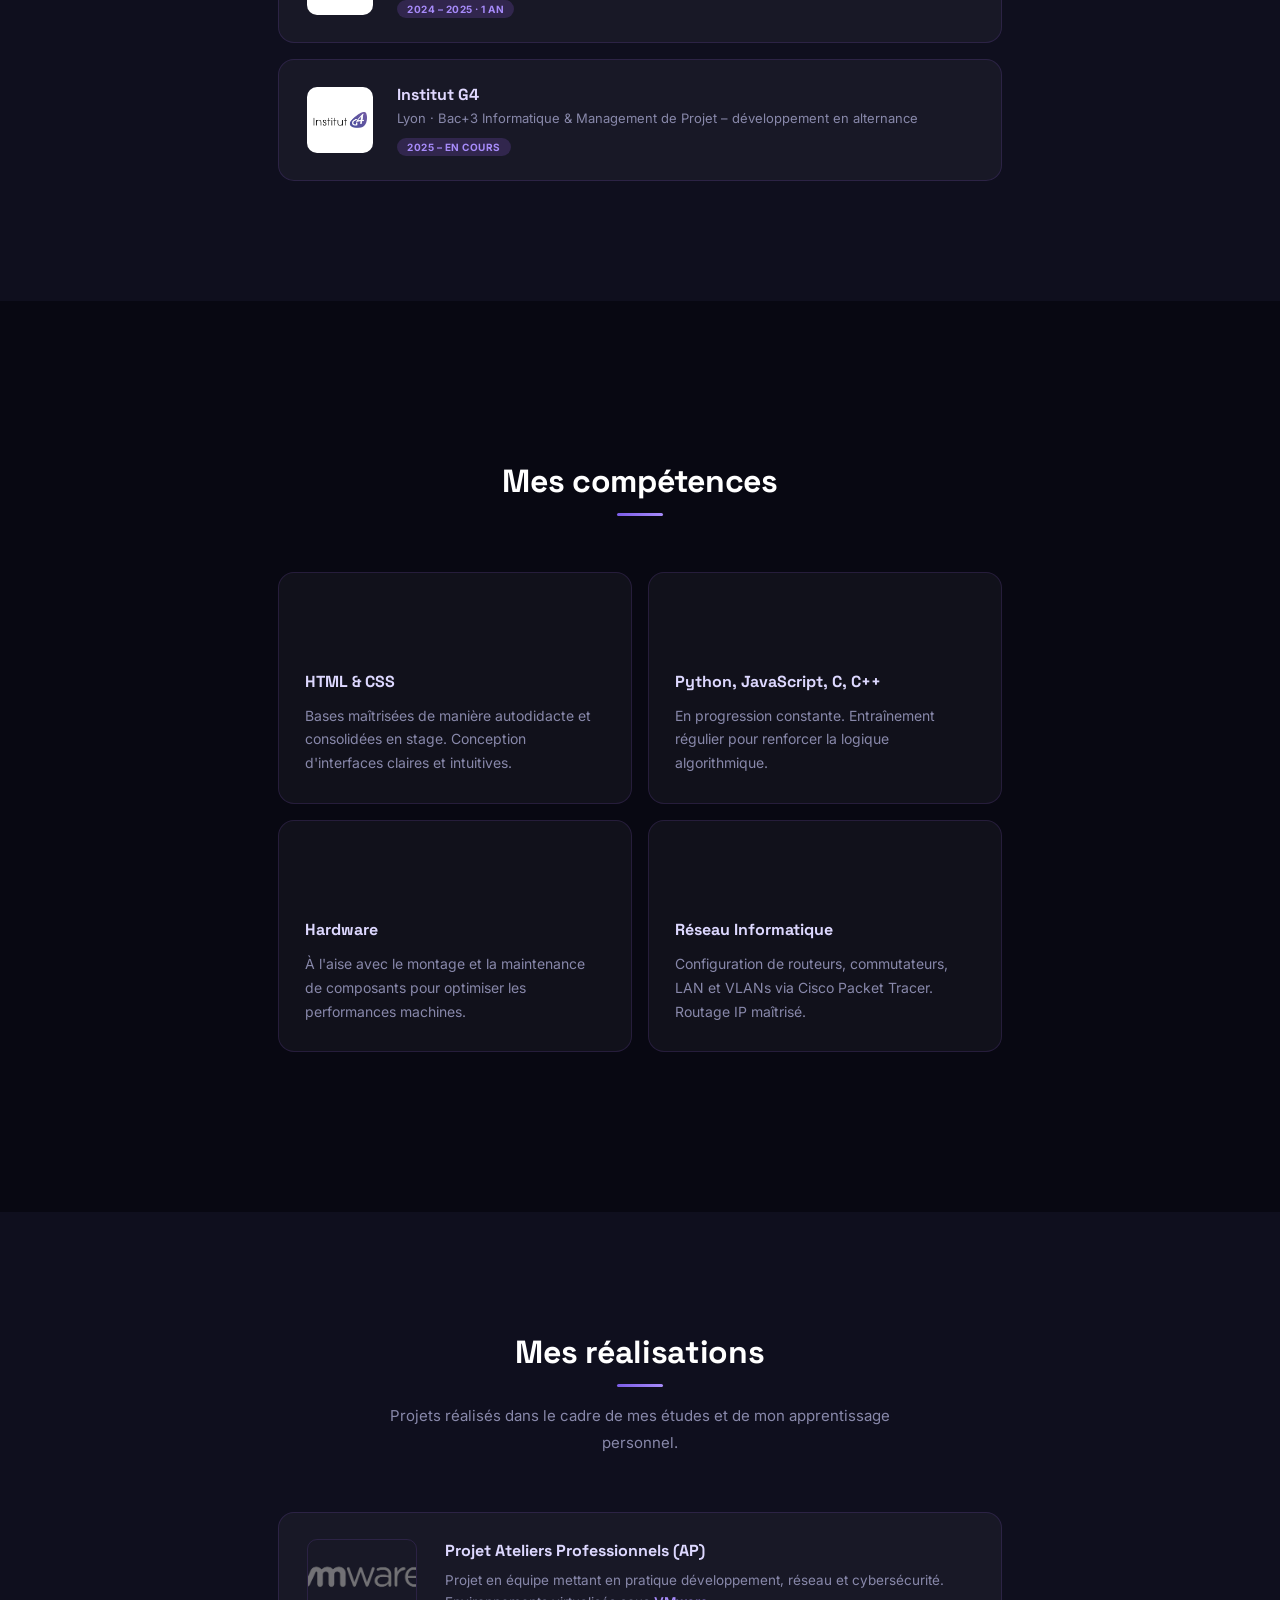
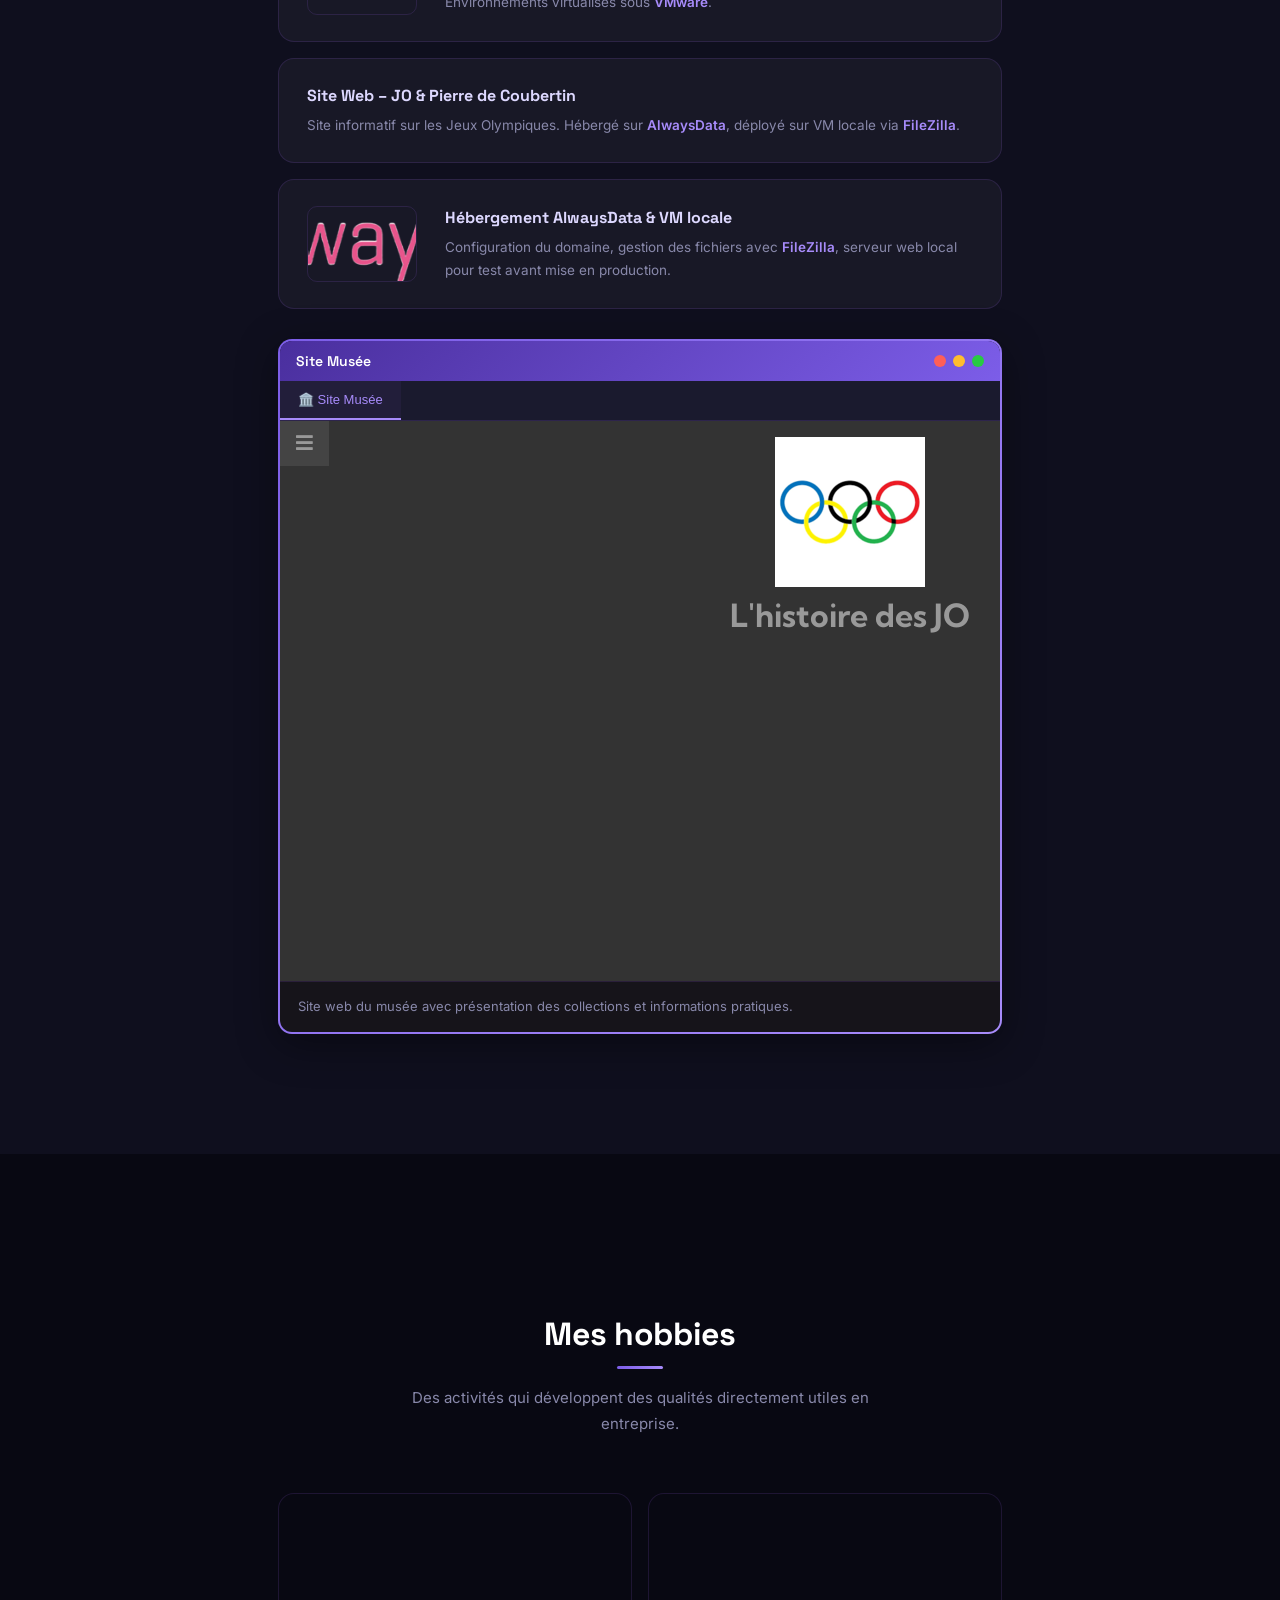
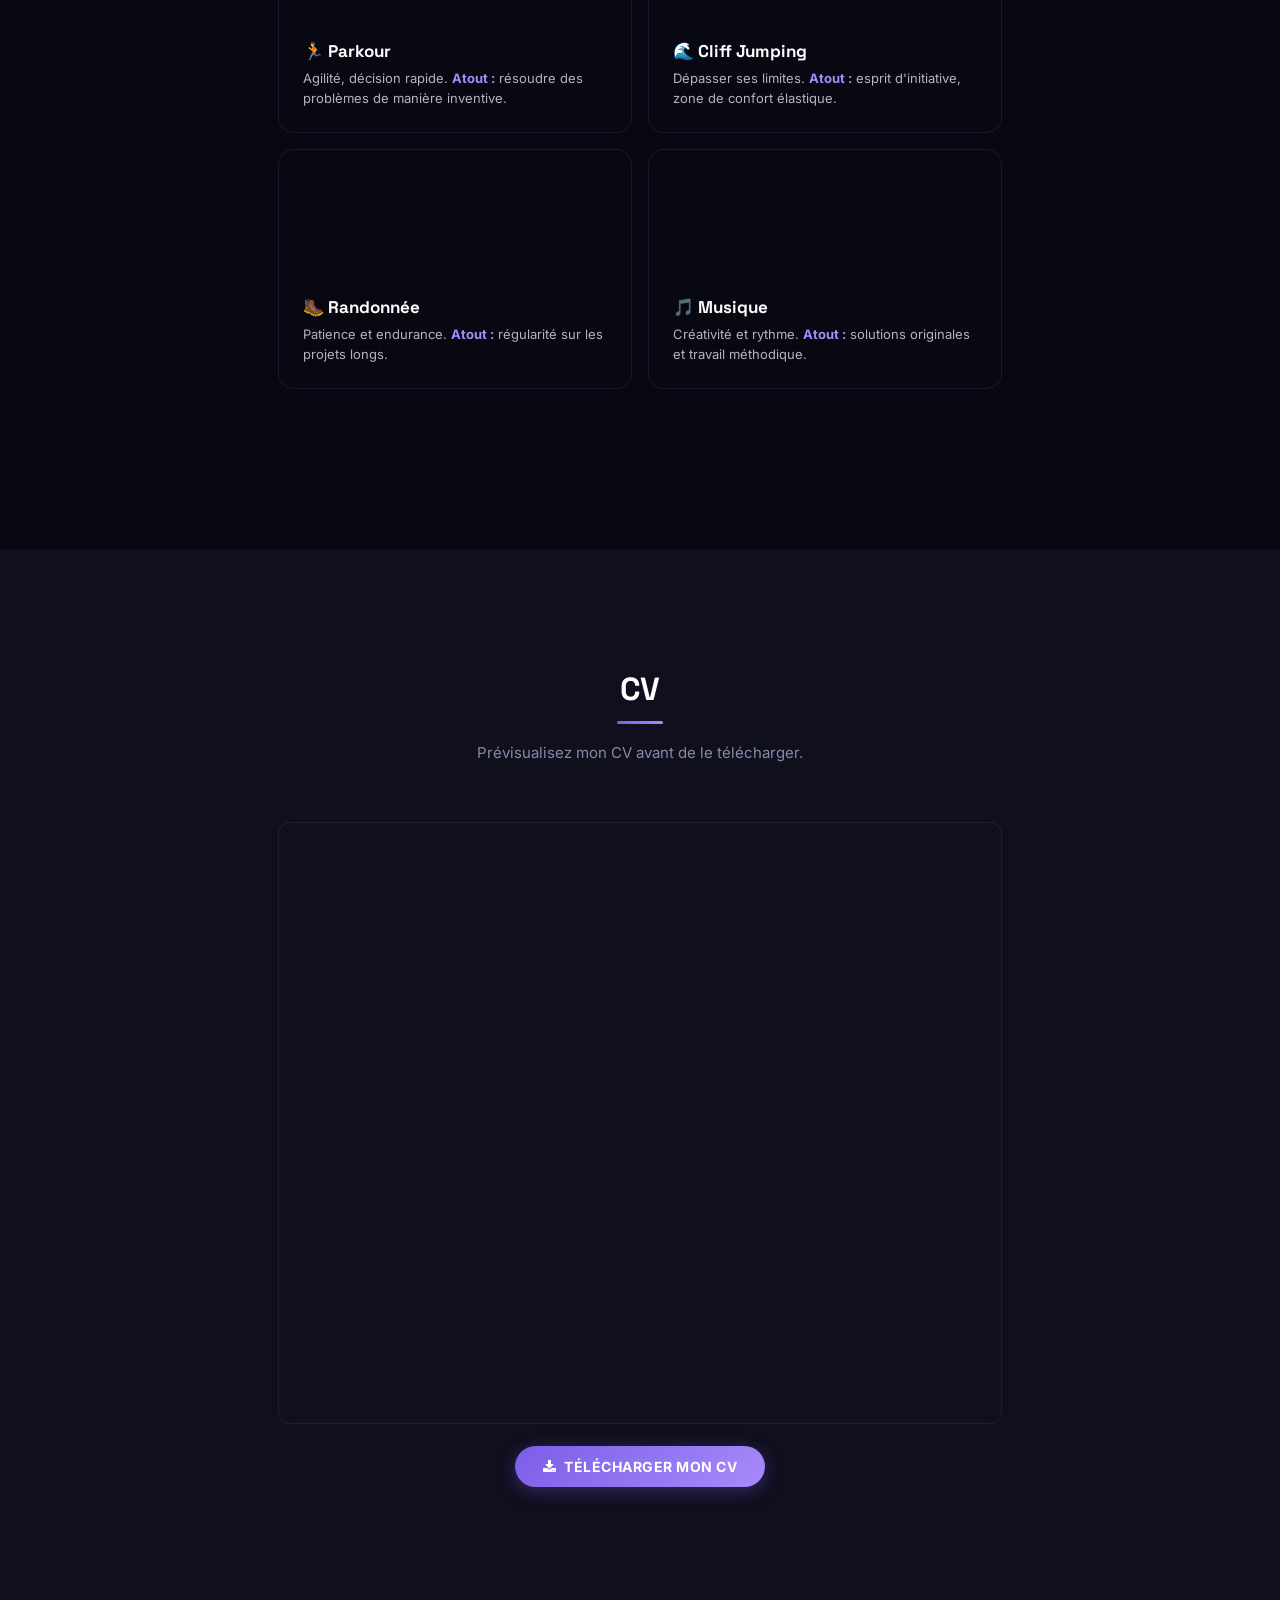
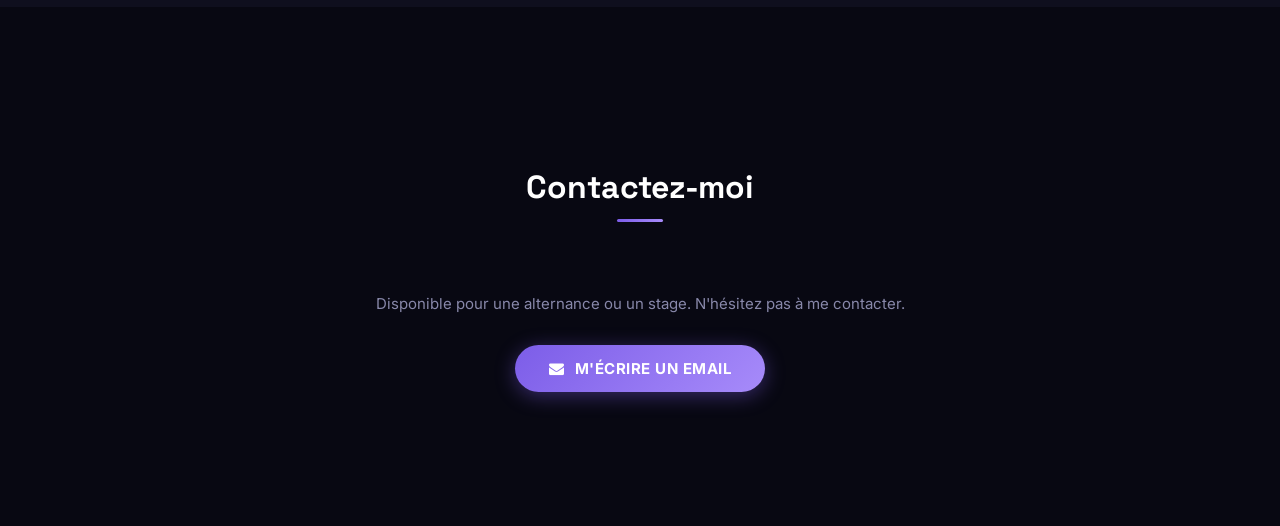
==== commit c125f3c5: "Nouveau Portfolio" ====
--- a/index.html
+++ b/index.html
@@ -1,636 +1,416 @@
 <!DOCTYPE html>
-<html lang="en">
-  <head>
+<html lang="fr">
+<head>
     <meta charset="utf-8" />
-    <meta
-      name="viewport"
-      content="width=device-width, initial-scale=1, shrink-to-fit=no"
-    />
-    <meta name="description" content="" />
-    <meta name="author" content="" />
-    <link
-      href="https://fonts.googleapis.com/css?family=Lato:100,300,400,700,900"
-      rel="stylesheet"
-    />
-
-    <title>Portfolio Evan Gourmaud</title>
-
-    <link href="vendor/bootstrap/css/bootstrap.min.css" rel="stylesheet" />
+    <meta name="viewport" content="width=device-width, initial-scale=1, shrink-to-fit=no" />
+    <meta name="description" content="Portfolio Evan Gourmaud - Étudiant développeur à l'Institut G4 Lyon" />
+    <meta name="author" content="Evan Gourmaud" />
+    <link href="https://fonts.googleapis.com/css2?family=Inter:wght@300;400;500;600;700;900&family=Space+Grotesk:wght@400;500;700&display=swap" rel="stylesheet" />
     <link rel="stylesheet" href="assets/css/fontawesome.css" />
-    <link rel="stylesheet" href="assets/css/templatemo-styletest_updated.css" />
-    <link rel="stylesheet" href="assets/css/owl.css" />
-    <link rel="stylesheet" href="assets/css/lightbox.css" />
-    <link rel="icon" type="image/png" href="assets/images/ICO.webp">
-    
-
-  </head>
-
-  <body>
-    <div id="themeb">
-          <button class="theme-toggle" id="theme-btn">Mode sombre</button>
+    <link rel="stylesheet" href="assets/css/style.css" />
+    <link rel="icon" type="image/png" href="assets/images/ICO.webp" />
+    <title>Portfolio · Evan Gourmaud</title>
+
+    <style>
+   
+    </style>
+</head>
+
+<body>
+<div id="scroll-progress"></div>
+
+<!-- ═══ TOP NAVBAR ═══ -->
+<nav id="topnav">
+    <a href="#section1" class="nav-brand">
+        <span class="nav-brand-dot"></span>
+        Evan Gourmaud
+    </a>
+
+    <ul class="nav-links main-menu">
+        <li><a href="#section1">À propos</a></li>
+        <li><a href="#section2">Formation</a></li>
+        <li><a href="#section3">Compétences</a></li>
+        <li><a href="#section4">Réalisations</a></li>
+        <li><a href="#section5">Hobbies</a></li>
+        <li><a href="#section6">CV</a></li>
+        <li><a href="#section7">Contact</a></li>
+    </ul>
+
+    <div class="nav-actions">
+        <a href="https://github.com/EvanGourmaud" target="_blank" rel="noopener" class="nav-social" title="GitHub">
+            <i class="fa fa-github"></i>
+        </a>
+        <a href="https://fr.linkedin.com/in/evan-gourmaud-4b81402aa" target="_blank" rel="noopener" class="nav-social" title="LinkedIn">
+            <i class="fa fa-linkedin"></i>
+        </a>
+        <button id="theme-btn">☀️ Clair</button>
+        <div id="nav-burger" onclick="toggleDrawer()"><i class="fa fa-bars"></i></div>
     </div>
-    <div id="page-wraper">
-      <div class="responsive-nav">
-        <i class="fa fa-bars" id="menu-toggle"></i>
-        <div id="menu" class="menu">
-          <i class="fa fa-times" id="menu-close"></i>
-          <div class="container">
-            <div class="image">
-              <a href="#"><img src="assets/images/PP.jpg" alt="" class="pp"/></a>
-            </div>
-            <div class="author-content">
-              <h4>Evan Gourmaud</h4>
-              <span>Étudiant en BTS</span>
-            </div>
-            <nav class="main-nav" role="navigation">
-              <ul class="main-menu">
-                <li><a href="#section1">Á propos de moi</a></li>
-                <li><a href="#section2">Formation</a></li>
-                <li><a href="#section3">Mes compétences</a></li>
-                <li><a href="#section4">Mes réalisations</a></li>
-                <li><a href="#section5">Mes hobbies</a></li>
-                <li><a href="#section6">CV</a></li>
-                <li><a href="#section7">Contactez-moi</a></li>
-              </ul>
-            </nav>
-            <div class="social-network">
-              <ul class="soial-icons">
-                <li>
-                  <a href="https://github.com/EvanGourmaud" target="_blank"
-                    ><i class="fa fa-github"></i
-                  ></a>
-                </li>
-
-                <li>
-                  <a href="https://fr.linkedin.com/in/evan-gourmaud-4b81402aa?trk=people-guest_people_search-card" target="_blank"><i class="fa fa-linkedin"></i></a>
-                </li>
-              </ul>
-            </div>
-            <div class="copyright-text">
-            </div>
-          </div>
-        </div>
-      </div>
-
-      <section class="section about-me" data-section="section1">
-        <div class="container">
-          <div class="section-heading">
-            <h2>Á propos de moi</h2>
-            <div class="line-dec"></div>
-            <span>
-Passionné par le développement et la programmation informatique, j'ai choisi d'interrompre mon BTS SIO pour intégrer l'Institut G4 à Lyon, un programme de trois ans exclusivement consacré à la maîtrise des langages, architectures et méthodologies du génie logiciel. Mon ambition : transformer cette expertise en solutions robustes et scalables qui répondent aux besoins les plus exigeants des organisations. </span
-            >
-          </div>
-          <div class="left-image-post">
-            <div class="row">
-              <div class="col-md-6">
-                <div class="right-image">
-                  <img class="imagee left" src="assets/images/BDB.webp" alt="" />
-                </div>
-              </div>
-              <div class="col-md-6">
-                <div class="right-text">
-                  <h4>Réseau Informatique</h4>
-                  <p>
-                   Ayant effectué un Bac Pro SN RISC à Collonges-sous-salève, mon niveau en réseau a bien été solidifié.
-                  </p>
-                  </div>
-                </div>
-              </div>
-            </div>
-          </div>
-          <div class="right-image-post">
-            <div class="row">
-              <div class="col-md-6">
-                <div class="left-text">
-                  <h4>Développement web</h4>
-                  <p>
-                    Avec de l'aide de mes cours et stages j'ai pu acquérir un bon niveau en dévelopement.
-                  </p>
-                  <div class="white-button">
-                  </div>
-                </div>
-              </div>
-              <div class="col-md-6">
-                <div class="right-image">
-                  <img  class="imagee" src="https://th.bing.com/th/id/R.b858cec9a5d4844267d12a54340ec15d?rik=jN1FdGvzdgOtKA&riu=http%3a%2f%2fwww.pngall.com%2fwp-content%2fuploads%2f2016%2f07%2fWeb-Development-PNG-File.png&ehk=i4kIVngk2ybjKo%2b0WpywQp7iOMjTNxcLVXG%2bTVPycFU%3d&risl=&pid=ImgRaw&r=0" alt="" />
-                </div>
-              </div>
-            </div>
-          </div>
-        </div>
-      </section>
-
-      <section class="section my-work" data-section="section2">
-        <div class="container">
-          <div class="section-heading">
-            <h2>Formation</h2>
-            <div class="line-dec"></div>
-            <span></span>
-          </div>
-          <div class="left-image-post">
-            <div class="row">
-              <div class="col-md-6">
-                <div class="left-image">
-                  <img class="imagee" src="assets/images/sv.png" alt="" />
-                </div>
-              </div>
-              <div class="col-md-6">
-                <div class="right-text">
-                  <h4>LYCÉE SAINT-VINCENT DE PAUL</h4>
-                  <p>
-                    LYCÉE SAINT-VINCENT DE PAUL |
-                    COLLONGES-SOUS-SALÈVE |
-                    BAC PRO SN RISC (Réseaux) |
-                    2020 - 2024 (4 ans)
-                  </p>
-                  </div>
-                </div>
-              </div>
-            </div>
-          </div>
-          <div class="right-image-post">
-            <div class="row">
-              <div class="col-md-6">
-                <div class="left-text">
-                  <h4>
-                    LYCÉE SAINT MICHEL</h4>
-                  <p>
-                    LYCÉE SAINT MICHEL |
-                    ANNECY |
-                    BTS SIO SLAM (Développement) |
-                    2024 - 2025 (1 an)
-                  <div class="white-button">
-                  </div>
-                </div>
-              </div>
-              <div class="col-md-6">
-                <div class="image left">
-                  <img class="imagee" src="assets/images/sm.png" alt=""/>
-                </div>
-              </div>
-            </div>
-          </div>
-        </div>
-        <div class="right-image-post">
-
-          <div class="left-image-post">
-            <div class="row">
-              <div class="col-md-6">
-                <div class="left-image">
-                </div>
-              </div>
-              <div class="col-md-6">
-                <div class="right-text">
-                  <h4>INSTITUT G4</h4>
-                  <p>
-Institut G4 | LYON | École de développement informatique | Formation Bac+3 en Informatique, 
-          & Management de Projet en alternance | 2025 - ...
-                  </p>
-                  <img class="imagee" src="assets/images/IG4.png" alt="" />
-                  </div>
-                </div>
-              </div>
-            </div>
-          </div>
-      </section>
-
-      <section class="section my-services" data-section="section3">
-        <div class="container">
-          <div class="section-heading">
-            <h2>Mes compétences</h2>
-            <div class="line-dec"></div>
-
-          </div>
-          <div class="row">
-            <div class="col-md-6">
-              <div class="service-item">
-                <div class="first-service-icon service-icon"></div>
-                <h4>HTML &amp; CSS</h4>
-                <p>
-                  Je maîtrise les bases de ces langages de développement front-end, que j'ai appris de manière autodidacte et consolidés grâce à mon expérience en stage. Cela me permet de concevoir des interfaces web claires et intuitives.
-                </p>
-              </div>
-            </div>
-            <div class="col-md-6">
-              <div class="service-item">
-                <div class="second-service-icon service-icon"></div>
-                <h4>Python, JavaScript, C, C++</h4>
-                <p>
-                  Bien que ces langages de programmation demandent encore un investissement important de ma part, je suis déterminé à progresser et à m'entraîner régulièrement pour développer mes compétences et renforcer ma logique de programmation.
-                </p>
-              </div>
-            </div>
-            <div class="col-md-6">
-              <div class="service-item">
-                <div class="third-service-icon service-icon"></div>
-                <h4>Hardware</h4>
-                <p>
-                  Je suis à l'aise avec le montage et le démontage des composants informatiques, une compétence que j'ai développée en pratiquant régulièrement. Cela inclut la gestion et la maintenance du matériel pour optimiser les performances.
-                </p>
-              </div>
-            </div>
-            <div class="col-md-6">
-              <div class="service-item">
-                <div class="fourth-service-icon service-icon"></div>
-                <h4>Réseau Informatique</h4>
-                <p>
-                  Grâce à des outils comme Cisco Packet Tracer, j'ai appris à configurer des routeurs, commutateurs et réseaux locaux (LAN). Ces manipulations m'ont permis de maîtriser des concepts clés comme le routage, les adresses IP et les VLAN.
-                </p>
-              </div>
-            </div>
-          </div>
-        </div>
-      </section>
-
-    <section class="section my-projects" data-section="section4">
-      <div class="container">
-          <div class="section-heading">
-              <h2>Mes réalisations</h2>
-              <div class="line-dec"></div>
-              <span>
-                  Voici quelques projets que j'ai réalisés dans le cadre de mes études et de mon apprentissage personnel.
-              </span>
-          </div>
-  
-          <div class="left-image-post">
-              <div class="row">
-                  <div class="col-md-6">
-                      <div class="left-image">
-                          <img class="imagee" src="assets/images/vmware.webp" alt="Projet AP" />
-                      </div>
-                  </div>
-                  <br>
-                  <div class="col-md-6">
-                      <div class="right-text">
-                          <h4>Projet Ateliers Professionnels (AP)</h4>
-                          <p>
-                              Réalisation d'un projet en équipe pour mettre en pratique les compétences acquises en développement, réseau et cybersécurité.
-                          </p>
-                      </div>
-                  </div>
-              </div>
-          </div>
-  
-          <div class="right-image-post">
-              <div class="row">
-                  <div class="col-md-6">
-                      <div class="left-text">
-                          <h4>Site Web sur les JO et Pierre de Coubertin</h4>
-                          <p>
-                              Création d'un site web informatif sur les Jeux Olympiques et Pierre de Coubertin, avec une mise en avant des valeurs olympiques et de leur histoire.
-                          </p>
-                          <p>
-                              Ce projet a été hébergé sur **AlwaysData** et également déployé sur une VM locale à l'aide de **FileZilla** pour la gestion des fichiers.
-                          </p>
-                      </div>
-                  </div>
-                  <br>
-                  <div class="col-md-6">
-                      </div>
-                  </div>
-              </div>
-          </div>
-          <br>
-  
-          <div class="left-image-post">
-              <div class="row">
-                  <div class="col-md-6">
-                      <div class="left-image">
-                          <img class="imagee" src="assets/images/AD.png" alt="Hébergement AlwaysData" />
-                      </div>
-                  </div>
-                  <br>
-                  <div class="col-md-6">
-                      <div class="right-text">
-                          <h4>Hébergement sur AlwaysData et VM locale</h4>
-                          <p>
-                              Mise en ligne du site sur **AlwaysData**, configuration du domaine et gestion des fichiers avec **FileZilla**.
-                          </p>
-                          <p>
-                              Installation d'un serveur web sur une VM locale pour tester et déployer le site en environnement sécurisé avant la mise en production.
-                          </p>
-                      </div>
-                  </div>
-              </div>
-          </div>
-
-          <!-- Nouvelle section avec fenêtre intégrée -->
-          <div class="iframe-container">
-            <div class="iframe-wrapper">
-              <div class="iframe-header">
-                <h3 class="iframe-title">Site Musée</h3>
-                <div class="iframe-controls">
-                </div>
-              </div>
-              
-              <div class="iframe-tabs">
-                <button class="tab-btn active" onclick="changeProject('SiteMusee/index.html', 'Site Musée')">Site Musée</button>
-              </div>
-              
-              <div style="position: relative;">
-                <div class="loading-indicator" id="loading">
-                  <div class="spinner"></div>
-                  <p>Chargement...</p>
-                </div>
-                
-                <iframe 
-                  id="projectFrame" 
-                  class="project-iframe" 
-                  src="../SiteMusee/index.html"
-                  onload="hideLoading()"
-                  onerror="showError()">
-                </iframe>
-              </div>
-            </div>
-          </div>
-      </div>
-  </section>
-
-
-<section class="section my-work" data-section="section5">
-  <div class="container">
-    <div class="section-heading">
-      <h2>Mes hobbies</h2>
-      <div class="line-dec"></div>
-      <span>
-        Mes loisirs développent des qualités utiles dans ma vie professionnelle.
-      </span>
-    </div>
-
-    <div class="row">
-      <!-- Parkour -->
-    <div class="col-md-6">
-      <div class="service-item hobby-parkour">
-        <h4>Parkour</h4>
-        <p>
-          Le parkour développe l'agilité, la prise de décision rapide et la créativité dans la recherche d'itinéraires. 
-          <p><strong>Atout pour l'entreprise :</strong> capacité à résoudre des problèmes de manière inventive, rapidité d'adaptation et sang-froid dans les situations imprévues.
-        </p>
-      </div>
-    </div>
-
-      <!-- Cliff Jumping -->
-      <div class="col-md-6">
-        <div class="service-item hobby-cliff">
-          <h4>Cliff Jumping</h4>
-          <p>
-            Sport extrême qui m'aide à dépasser mes limites et à prendre des décisions rapides.  
-            <p><strong>Atout :</strong> Esprit d'initiative et aisance à sortir de ma zone de confort.</p>
-          </p>
-        </div>
-      </div>
-
-      <!-- Randonnée -->
-      <div class="col-md-6">
-        <div class="service-item hobby-rando">
-          <h4>Randonnée</h4>
-          <p>
-            Activité qui développe patience, endurance et observation.  
-            <p><strong>Atout :</strong>Travailler sur des projets de longue durée avec régularité.</p>
-          </p>
-        </div>
-      </div>
-
-      <!-- Musique -->
-      <div class="col-md-6">
-        <div class="service-item hobby-musique">
-          <h4>Musique</h4>
-          <p>
-            La musique m'apporte créativité et sens du rythme.  
-            <p><strong>Atout :</strong> Trouver des solutions originales aux problèmes.
-          </p></p>
-        </div>
-      </div>
-    </div>
-  </div>
-</section>
-
-  
-  <section class="section my-services" data-section="section6">
-    <div class="container">
-      <div class="section-heading">
-        <h2>CV</h2>
-        <div class="line-dec"></div>
-        <span>Prévisualisez mon CV avant de le télécharger :</span>
-      </div>
-  
-     <!--Aperçu du CV en PDF -->
-      <div style="text-align: center;">
-        <iframe src="assets/images/Evan_Gourmaud.pdf" width="100%" height="600px" style="border:1px solid #ccc; border-radius: 10px;"></iframe>
-      </div>
-      <br>
-    
-      <!-- Bouton de téléchargement -->
-      <div class="cv-download" style="text-align: center;">
-        <button>
-          <a href="assets/images/Evan_Gourmaud.pdf" download>
-            Télécharger mon CV
-          </a>
-        </button>
-      </div>
-      <br><br>
-    </div>
-  </section>
- 
-
-      <section class="section contact-me" data-section="section7">
-        <div class="container">
-          <div class="left-image">
-            <h2>Contactez-moi</h2>
-          </div>
-          <div class="line-dec">
-            <p>
-              Vous pouvez me contacter sur mon adresse email ci joint :
-            </p>
-          </div>
-
-          <br>
-        </div>
-          <button class="ici">
-              <a class="icia" href="mailto:gourmaud.evan@gmail.com">ici</a>
-          </button>
-      </section>
-
-
-    <script src="vendor/jquery/jquery.min.js"></script>
-    <script src="vendor/bootstrap/js/bootstrap.bundle.min.js"></script>
-
-    <script src="assets/js/isotope.min.js"></script>
-    <script src="assets/js/owl-carousel.js"></script>
-    <script src="assets/js/lightbox.js"></script>
-    <script src="assets/js/custom.js"></script>
-    <script>
-
-      $(".main-menu li:first").addClass("active");
-
-      var showSection = function showSection(section, isAnimate) {
-        var direction = section.replace(/#/, ""),
-          reqSection = $(".section").filter(
-            '[data-section="' + direction + '"]'
-          ),
-          reqSectionPos = reqSection.offset().top - 0;
-
-        if (isAnimate) {
-          $("body, html").animate(
-            {
-              scrollTop: reqSectionPos
-            },
-            800
-          );
-        } else {
-          $("body, html").scrollTop(reqSectionPos);
+</nav>
+
+<!-- Mobile drawer -->
+<div id="nav-drawer">
+    <ul class="main-menu">
+        <li><a href="#section1" onclick="closeDrawer()">À propos</a></li>
+        <li><a href="#section2" onclick="closeDrawer()">Formation</a></li>
+        <li><a href="#section3" onclick="closeDrawer()">Compétences</a></li>
+        <li><a href="#section4" onclick="closeDrawer()">Réalisations</a></li>
+        <li><a href="#section5" onclick="closeDrawer()">Hobbies</a></li>
+        <li><a href="#section6" onclick="closeDrawer()">CV</a></li>
+        <li><a href="#section7" onclick="closeDrawer()">Contact</a></li>
+    </ul>
+</div>
+
+<!-- ═══ CONTENT ═══ -->
+<div id="main-content">
+
+    <!-- À PROPOS -->
+    <section class="section content-section" id="section1" data-section="section1">
+        <div class="inner">
+
+            <div class="hero-wrap">
+                <div class="hero-photo-wrap">
+                    <img src="assets/images/PP.jpg" alt="Evan Gourmaud" class="hero-photo" />
+                    <div class="hero-ring"></div>
+                </div>
+                <div class="hero-text">
+                    <p class="hero-eyebrow">Bonjour, je suis</p>
+                    <h1 class="hero-name">Evan Gourmaud</h1>
+                    <p class="hero-role">Étudiant développeur · Institut G4 · Lyon</p>
+                    <p class="hero-bio">
+                        Passionné par le développement logiciel, j'ai choisi d'interrompre mon BTS SIO pour intégrer l'<strong>Institut G4 à Lyon</strong> — un Bac+3 dédié à la maîtrise des langages, architectures et méthodologies du génie logiciel. Mon ambition : concevoir des solutions robustes et scalables.
+                    </p>
+                    <div class="tags">
+                        <span class="tag">HTML / CSS</span>
+                        <span class="tag">JavaScript</span>
+                        <span class="tag">Python</span>
+                        <span class="tag">C / C++</span>
+                        <span class="tag">Réseaux</span>
+                        <span class="tag">VMware</span>
+                    </div>
+                </div>
+            </div>
+
+            <div class="stats-bar">
+                <div class="stat">
+                    <span class="stat-n">4</span>
+                    <span class="stat-l">ans Bac Pro<br>Réseaux</span>
+                </div>
+                <div class="stat-sep"></div>
+                <div class="stat">
+                    <span class="stat-n">3+</span>
+                    <span class="stat-l">projets web<br>déployés</span>
+                </div>
+                <div class="stat-sep"></div>
+                <div class="stat">
+                    <span class="stat-n">G4</span>
+                    <span class="stat-l">École<br>Lyon</span>
+                </div>
+                <div class="stat-sep"></div>
+                <div class="stat">
+                    <span class="stat-n">Alt.</span>
+                    <span class="stat-l">Disponible<br>alternance</span>
+                </div>
+            </div>
+
+            <div class="about-cards">
+                <div class="acard">
+                    <div class="acard-ico"><i class="fa fa-sitemap"></i></div>
+                    <h4>Réseau Informatique</h4>
+                    <p>Bac Pro SN RISC. Configuration de routeurs, commutateurs, VLANs et protocoles de routage via Cisco Packet Tracer.</p>
+                </div>
+                <div class="acard">
+                    <div class="acard-ico"><i class="fa fa-code"></i></div>
+                    <h4>Développement Web</h4>
+                    <p>Cours, projets et stages m'ont permis d'acquérir les bases du front-end et une logique de programmation solide.</p>
+                </div>
+            </div>
+
+        </div>
+    </section>
+
+    <!-- FORMATION -->
+    <section class="section content-section" id="section2" data-section="section2">
+        <div class="inner">
+            <div class="sec-head">
+                <h2>Formation</h2>
+                <div class="dec"></div>
+                <p>Mon parcours académique et professionnel.</p>
+            </div>
+
+            <div class="fcard">
+                <img src="assets/images/sv.png" alt="Saint-Vincent de Paul" />
+                <div class="fcard-info">
+                    <h4>Lycée Saint-Vincent de Paul</h4>
+                    <p>Collonges-sous-Salève · Bac Pro SN RISC – Réseaux Informatiques et Systèmes Communicants</p>
+                    <span class="badge">2020 – 2024 · 4 ans</span>
+                </div>
+            </div>
+
+            <div class="fcard">
+                <img src="assets/images/sm.png" alt="Saint Michel Annecy" />
+                <div class="fcard-info">
+                    <h4>Lycée Saint Michel</h4>
+                    <p>Annecy · BTS SIO SLAM – Solutions Logicielles et Applications Métiers</p>
+                    <span class="badge">2024 – 2025 · 1 an</span>
+                </div>
+            </div>
+
+            <div class="fcard">
+                <img src="assets/images/IG4.png" alt="Institut G4 Lyon" />
+                <div class="fcard-info">
+                    <h4>Institut G4</h4>
+                    <p>Lyon · Bac+3 Informatique &amp; Management de Projet – développement en alternance</p>
+                    <span class="badge">2025 – en cours</span>
+                </div>
+            </div>
+        </div>
+    </section>
+
+    <!-- COMPÉTENCES -->
+    <section class="section content-section" id="section3" data-section="section3">
+        <div class="inner">
+            <div class="sec-head">
+                <h2>Mes compétences</h2>
+                <div class="dec"></div>
+            </div>
+            <div class="skills-grid">
+                <div class="skill-item">
+                    <div class="first-service-icon service-icon"></div>
+                    <h4>HTML &amp; CSS</h4>
+                    <p>Bases maîtrisées de manière autodidacte et consolidées en stage. Conception d'interfaces claires et intuitives.</p>
+                </div>
+                <div class="skill-item">
+                    <div class="second-service-icon service-icon"></div>
+                    <h4>Python, JavaScript, C, C++</h4>
+                    <p>En progression constante. Entraînement régulier pour renforcer la logique algorithmique.</p>
+                </div>
+                <div class="skill-item">
+                    <div class="third-service-icon service-icon"></div>
+                    <h4>Hardware</h4>
+                    <p>À l'aise avec le montage et la maintenance de composants pour optimiser les performances machines.</p>
+                </div>
+                <div class="skill-item">
+                    <div class="fourth-service-icon service-icon"></div>
+                    <h4>Réseau Informatique</h4>
+                    <p>Configuration de routeurs, commutateurs, LAN et VLANs via Cisco Packet Tracer. Routage IP maîtrisé.</p>
+                </div>
+            </div>
+        </div>
+    </section>
+
+    <!-- RÉALISATIONS -->
+    <section class="section content-section" id="section4" data-section="section4">
+        <div class="inner">
+            <div class="sec-head">
+                <h2>Mes réalisations</h2>
+                <div class="dec"></div>
+                <p>Projets réalisés dans le cadre de mes études et de mon apprentissage personnel.</p>
+            </div>
+
+            <div class="proj-card">
+                <img src="assets/images/vmware.webp" alt="Projet AP" />
+                <div class="proj-card-body">
+                    <h4>Projet Ateliers Professionnels (AP)</h4>
+                    <p>Projet en équipe mettant en pratique développement, réseau et cybersécurité. Environnements virtualisés sous <strong>VMware</strong>.</p>
+                </div>
+            </div>
+
+            <div class="proj-card">
+                <div class="proj-card-body">
+                    <h4>Site Web – JO &amp; Pierre de Coubertin</h4>
+                    <p>Site informatif sur les Jeux Olympiques. Hébergé sur <strong>AlwaysData</strong>, déployé sur VM locale via <strong>FileZilla</strong>.</p>
+                </div>
+            </div>
+
+            <div class="proj-card">
+                <img src="assets/images/AD.png" alt="AlwaysData" />
+                <div class="proj-card-body">
+                    <h4>Hébergement AlwaysData &amp; VM locale</h4>
+                    <p>Configuration du domaine, gestion des fichiers avec <strong>FileZilla</strong>, serveur web local pour test avant mise en production.</p>
+                </div>
+            </div>
+
+            <div class="iframe-container">
+                <div class="iframe-wrapper">
+                    <div class="iframe-header">
+                        <h3 class="iframe-title">Site Musée</h3>
+                        <div class="iframe-controls">
+                            <div class="control-btn close"    onclick="closeIframe()"></div>
+                            <div class="control-btn minimize" onclick="minimizeIframe()"></div>
+                            <div class="control-btn maximize" onclick="openFullscreen()"></div>
+                        </div>
+                    </div>
+                    <div class="iframe-tabs">
+                        <button class="tab-btn active" onclick="changeProject('SiteMusee/index.html','Site Musée',this)">🏛️ Site Musée</button>
+                    </div>
+                    <div style="position:relative;">
+                        <div class="loading-indicator" id="loading">
+                            <div class="spinner"></div>
+                            <p style="font-size:13px;color:#aaa;margin:0;">Chargement…</p>
+                        </div>
+                        <iframe id="projectFrame" class="project-iframe"
+                                src="SiteMusee/index.html"
+                                onload="hideLoading()" onerror="showError()"
+                                title="Aperçu Site Musée"></iframe>
+                    </div>
+                    <div class="project-description">
+                        <p id="projectDescription">Site web du musée avec présentation des collections et informations pratiques.</p>
+                    </div>
+                </div>
+            </div>
+        </div>
+    </section>
+
+    <!-- HOBBIES -->
+    <section class="section content-section" id="section5" data-section="section5">
+        <div class="inner">
+            <div class="sec-head">
+                <h2>Mes hobbies</h2>
+                <div class="dec"></div>
+                <p>Des activités qui développent des qualités directement utiles en entreprise.</p>
+            </div>
+            <div class="hobbies-grid">
+                <div class="hobby-card hobby-parkour">
+                    <div class="hobby-card-body">
+                        <h4>🏃 Parkour</h4>
+                        <p>Agilité, décision rapide. <strong>Atout :</strong> résoudre des problèmes de manière inventive.</p>
+                    </div>
+                </div>
+                <div class="hobby-card hobby-cliff">
+                    <div class="hobby-card-body">
+                        <h4>🌊 Cliff Jumping</h4>
+                        <p>Dépasser ses limites. <strong>Atout :</strong> esprit d'initiative, zone de confort élastique.</p>
+                    </div>
+                </div>
+                <div class="hobby-card hobby-rando">
+                    <div class="hobby-card-body">
+                        <h4>🥾 Randonnée</h4>
+                        <p>Patience et endurance. <strong>Atout :</strong> régularité sur les projets longs.</p>
+                    </div>
+                </div>
+                <div class="hobby-card hobby-musique">
+                    <div class="hobby-card-body">
+                        <h4>🎵 Musique</h4>
+                        <p>Créativité et rythme. <strong>Atout :</strong> solutions originales et travail méthodique.</p>
+                    </div>
+                </div>
+            </div>
+        </div>
+    </section>
+
+    <!-- CV -->
+    <section class="section content-section" id="section6" data-section="section6">
+        <div class="inner">
+            <div class="sec-head">
+                <h2>CV</h2>
+                <div class="dec"></div>
+                <p>Prévisualisez mon CV avant de le télécharger.</p>
+            </div>
+            <div class="cv-preview">
+                <iframe src="assets/images/Evan_Gourmaud.pdf" title="CV Evan Gourmaud"></iframe>
+            </div>
+            <div style="text-align:center;">
+                <a href="assets/images/Evan_Gourmaud.pdf" download class="cv-dl-btn">
+                    <i class="fa fa-download"></i> Télécharger mon CV
+                </a>
+            </div>
+        </div>
+    </section>
+
+    <!-- CONTACT -->
+    <section class="section content-section" id="section7" data-section="section7">
+        <div class="inner">
+            <div class="sec-head">
+                <h2>Contactez-moi</h2>
+                <div class="dec"></div>
+            </div>
+            <div class="contact-wrap">
+                <p>Disponible pour une alternance ou un stage. N'hésitez pas à me contacter.</p>
+                <a class="contact-btn" href="/cdn-cgi/l/email-protection#9ff8f0eaedf2feeafbb1fae9fef1dff8f2fef6f3b1fcf0f2">
+                    <i class="fa fa-envelope"></i> M'écrire un email
+                </a>
+            </div>
+        </div>
+    </section>
+
+</div><!-- #main-content -->
+
+<!-- ═══ SCRIPTS ═══ -->
+<script data-cfasync="false" src="/cdn-cgi/scripts/5c5dd728/cloudflare-static/email-decode.min.js"></script>
+<script src="vendor/jquery/jquery.min.js"></script>
+<script src="vendor/bootstrap/js/bootstrap.bundle.min.js"></script>
+
+<script>
+    /* SCROLL PROGRESS */
+    window.addEventListener('scroll', () => {
+        const p = window.scrollY / (document.body.scrollHeight - window.innerHeight) * 100;
+        document.getElementById('scroll-progress').style.width = p + '%';
+    });
+
+    /* ACTIVE NAV */
+    const observer = new IntersectionObserver(entries => {
+        entries.forEach(e => {
+            if (!e.isIntersecting) return;
+            const id = e.target.getAttribute('data-section');
+            document.querySelectorAll('.nav-links li, #nav-drawer ul li').forEach(li => {
+                const a = li.querySelector('a');
+                li.classList.toggle('active', a && a.getAttribute('href') === '#' + id);
+            });
+        });
+    }, { rootMargin: '-40% 0px -40% 0px' });
+
+    document.querySelectorAll('[data-section]').forEach(s => observer.observe(s));
+
+    /* SMOOTH SCROLL */
+    document.querySelectorAll('a[href^="#"]').forEach(a => {
+        a.addEventListener('click', e => {
+            const t = document.querySelector(a.getAttribute('href'));
+            if (t) { e.preventDefault(); t.scrollIntoView({ behavior: 'smooth' }); closeDrawer(); }
+        });
+    });
+
+    /* MOBILE DRAWER */
+    function toggleDrawer() { document.getElementById('nav-drawer').classList.toggle('open'); }
+    function closeDrawer()  { document.getElementById('nav-drawer').classList.remove('open'); }
+
+    /* THEME */
+    document.addEventListener('DOMContentLoaded', () => {
+        const btn = document.getElementById('theme-btn');
+        let theme = localStorage.getItem('theme') || 'dark';
+
+        function apply(t) {
+            document.body.classList.toggle('light-mode', t === 'light');
+            btn.textContent = t === 'light' ? '🌙 Sombre' : '☀️ Clair';
+            localStorage.setItem('theme', t);
         }
-      };
-
-      var checkSection = function checkSection() {
-        $(".section").each(function() {
-          var $this = $(this),
-            topEdge = $this.offset().top - 80,
-            bottomEdge = topEdge + $this.height(),
-            wScroll = $(window).scrollTop();
-          if (topEdge < wScroll && bottomEdge > wScroll) {
-            var currentId = $this.data("section"),
-              reqLink = $("a").filter("[href*=\\#" + currentId + "]");
-            reqLink
-              .closest("li")
-              .addClass("active")
-              .siblings()
-              .removeClass("active");
-          }
-        });
-      };
-
-      $(".main-menu").on("click", "a", function(e) {
-        e.preventDefault();
-        showSection($(this).attr("href"), true);
-      });
-
-      $(window).scroll(function() {
-        checkSection();
-      });
-
-      function toggleTheme() {
-            document.body.classList.toggle("dark-mode");
-            let mode = document.body.classList.contains("dark-mode") ? "dark" : "light";
-            localStorage.setItem("theme", mode);
-        }
-        
-        document.addEventListener("DOMContentLoaded", () => {
-            if (localStorage.getItem("theme") === "dark") {
-                document.body.classList.add("dark-mode");
-            }
-        });
-    </script>
-
-    <script>
-        document.addEventListener("DOMContentLoaded", () => {
-    const themeButton = document.getElementById("theme-btn");
-    const body = document.body;
-    let currentTheme = localStorage.getItem("theme") || "light";
-
-    // Appliquer le bon thème au chargement
-    if (currentTheme === "dark") {
-        body.classList.add("dark-mode");
-        themeButton.textContent = "Mode clair";
-    } else {
-        body.classList.remove("dark-mode");
-        themeButton.textContent = "Mode sombre";
+
+        apply(theme);
+        btn.addEventListener('click', () => { theme = document.body.classList.contains('light-mode') ? 'dark' : 'light'; apply(theme); });
+    });
+
+    /* IFRAME */
+    const projDesc = { 'SiteMusee/index.html': 'Site web du musée avec présentation des collections et informations pratiques.' };
+
+    function changeProject(url, title, btn) {
+        document.querySelectorAll('.tab-btn').forEach(b => b.classList.remove('active'));
+        if (btn) btn.classList.add('active');
+        showLoading();
+        document.getElementById('projectFrame').src = url;
+        const d = document.getElementById('projectDescription');
+        if (d) d.textContent = projDesc[url] || '';
+        const t = document.querySelector('.iframe-title');
+        if (t) t.textContent = title || 'Aperçu';
     }
 
-    themeButton.addEventListener("click", () => {
-        body.classList.toggle("dark-mode");
-        let mode = body.classList.contains("dark-mode") ? "dark" : "light";
-        localStorage.setItem("theme", mode);
-        themeButton.textContent = mode === "dark" ? "Mode clair" : "Mode sombre";
-    });
-});
-    </script>
-
-    <script>
-      // Variables pour la gestion des projets
-      let currentProjectUrl = 'Site%20Musee/index.html';
-      let isMinimized = false;
-      
-      const projectDescriptions = {
-          'Site%20Musee/index.html': 'Site web du musée avec présentation des collections et informations pratiques'
-      };
-
-      function changeProject(url, title) {
-          currentProjectUrl = url;
-          showLoading();
-          
-          // Update active tab
-          document.querySelectorAll('.tab-btn').forEach(btn => {
-              btn.classList.remove('active');
-          });
-          
-          event.target.classList.add('active');
-          
-          // Update iframe source
-          const iframe = document.getElementById('projectFrame');
-          iframe.src = url;
-          
-          // Update description
-          document.getElementById('projectDescription').textContent = projectDescriptions[url] || 'Description du projet';
-          
-          // Update title
-          document.querySelector('.iframe-title').textContent = title || 'Aperçu de mes projets';
-      }
-
-      function showLoading() {
-          document.getElementById('loading').style.display = 'block';
-          document.getElementById('projectFrame').style.opacity = '0.5';
-      }
-
-      function hideLoading() {
-          document.getElementById('loading').style.display = 'none';
-          document.getElementById('projectFrame').style.opacity = '1';
-      }
-
-      function showError() {
-          document.getElementById('loading').innerHTML = '<p style="color: red;">Erreur de chargement</p>';
-          setTimeout(() => {
-              hideLoading();
-          }, 2000);
-      }
-
-      function openFullscreen() {
-          const iframe = document.getElementById('projectFrame');
-          if (iframe.requestFullscreen) {
-              iframe.requestFullscreen();
-          } else if (iframe.webkitRequestFullscreen) {
-              iframe.webkitRequestFullscreen();
-          } else if (iframe.msRequestFullscreen) {
-              iframe.msRequestFullscreen();
-          } else if (iframe.mozRequestFullScreen) {
-              iframe.mozRequestFullScreen();
-          }
-      }
-
-      function minimizeIframe() {
-          const container = document.querySelector('.iframe-container');
-          const iframe = document.getElementById('projectFrame');
-          
-          if (!isMinimized) {
-              iframe.style.height = '0px';
-              container.style.opacity = '0.7';
-              isMinimized = true;
-          } else {
-              iframe.style.height = '600px';
-              container.style.opacity = '1';
-              isMinimized = false;
-          }
-      }
-
-      function closeIframe() {
-          const container = document.querySelector('.iframe-container');
-          container.style.display = 'none';
-      }
-
-      // Initialisation au chargement de la page
-      document.addEventListener('DOMContentLoaded', function() {
-          // Charger le projet par défaut
-          document.getElementById('projectDescription').textContent = projectDescriptions['Site%20Musee/index.html'];
-          document.querySelector('.iframe-title').textContent = 'Site Musée';
-      });+    function showLoading()  { document.getElementById('loading').style.display = 'block'; document.getElementById('projectFrame').style.opacity = '.4'; }
+    function hideLoading()  { document.getElementById('loading').style.display = 'none';  document.getElementById('projectFrame').style.opacity = '1'; }
+    function showError()    { const l = document.getElementById('loading'); if (l) { l.innerHTML = '<p style="color:#f87;padding:10px">⚠️ Erreur</p>'; setTimeout(hideLoading, 2500); } }
+
+    let minimized = false;
+    function minimizeIframe() { const f = document.getElementById('projectFrame'); minimized = !minimized; f.style.height = minimized ? '0' : '560px'; }
+    function openFullscreen()  { const f = document.getElementById('projectFrame'); (f.requestFullscreen||f.webkitRequestFullscreen||f.mozRequestFullScreen||(() => {})).call(f); }
+    function closeIframe()     { const c = document.querySelector('.iframe-container'); if (c) c.style.display = 'none'; }
+</script>
+</body>
+</html>
--- a/assets/css/style.css
+++ b/assets/css/style.css
@@ -0,0 +1,599 @@
+     *, *::before, *::after { box-sizing: border-box; margin: 0; padding: 0; }
+
+        :root {
+            --bg:      #080812;
+            --bg2:     #0f0f1e;
+            --surface: rgba(255,255,255,0.04);
+            --border:  rgba(160,100,255,0.14);
+            --accent:  #a78bfa;
+            --accent2: #7c5de8;
+            --text:    #e2e0f0;
+            --muted:   #8888aa;
+            --nav-h:   64px;
+        }
+
+        html { scroll-behavior: smooth; }
+
+        /* ── RESET COMPLET — neutralise tout CSS externe parasite ── */
+        body {
+            font-family: 'Inter', sans-serif !important;
+            background: var(--bg) !important;
+            background-color: var(--bg) !important;
+            color: var(--text) !important;
+            overflow-x: hidden;
+        }
+
+        /* Neutralise les color:#000 !important du templatemo */
+        h1,h2,h3,h4,h5,h6 { color: #fff !important; font-family: 'Space Grotesk', sans-serif; }
+        p  { color: var(--muted) !important; font-size: 14px; line-height: 1.65; }
+        a  { color: var(--accent) !important; text-decoration: none !important; }
+        span { color: inherit !important; }
+
+        /* img { width:100% } du templatemo casse toutes les images */
+        img { max-width: 100%; height: auto; width: auto; }
+
+        /* ul li { display:inline-block } du templatemo casse les listes verticales */
+        ul, ol { list-style: none; padding: 0; margin: 0; }
+        ul li  { display: block; }
+
+        /* Neutralise .flexslider background blanc */
+        .flexslider { background: transparent !important; border: none !important; box-shadow: none !important; }
+
+        /* kill old sidebar */
+        .responsive-nav { display: none !important; }
+        .section {
+            position: static !important;
+            left: auto !important; right: auto !important;
+            width: 100% !important; max-width: 100% !important;
+            min-height: unset !important;
+            border-bottom: none !important;
+            /* padding géré par .content-section */
+        }
+
+        /* ── SERVICE ICONS (copies des chemins du templatemo) ── */
+        .service-icon {
+            width: 52px; height: 52px;
+            display: inline-block;
+            background-size: cover; background-repeat: no-repeat;
+            margin-bottom: 14px;
+        }
+        .first-service-icon  { background-image: url(assets/images/first-white-icon.png); }
+        .second-service-icon { background-image: url(assets/images/second-white-icon.png); }
+        .third-service-icon  { background-image: url(assets/images/pngegg2.png); }
+        .fourth-service-icon { background-image: url(assets/images/fourth-white-icon.png); }
+
+        /* ── SCROLL PROGRESS ── */
+        #scroll-progress {
+            position: fixed; top: 0; left: 0;
+            height: 2px; width: 0%;
+            background: linear-gradient(90deg, var(--accent2), var(--accent));
+            z-index: 99999; transition: width .1s linear;
+        }
+
+        /* ── TOP NAVBAR ── */
+        #topnav {
+            position: fixed; top: 0; left: 0; right: 0;
+            height: var(--nav-h); z-index: 9000;
+            display: flex; align-items: center; padding: 0 40px; gap: 0;
+            background: rgba(8,8,18,0.78);
+            backdrop-filter: blur(20px); -webkit-backdrop-filter: blur(20px);
+            border-bottom: 1px solid var(--border);
+        }
+
+        .nav-brand {
+            font-family: 'Space Grotesk', sans-serif;
+            font-size: 17px; font-weight: 700;
+            color: #fff !important; text-decoration: none !important;
+            margin-right: auto; display: flex; align-items: center; gap: 10px;
+            white-space: nowrap;
+        }
+
+        .nav-brand-dot {
+            width: 8px; height: 8px; border-radius: 50%;
+            background: var(--accent); box-shadow: 0 0 8px var(--accent);
+            flex-shrink: 0;
+        }
+
+        .nav-links {
+            display: flex; align-items: center; gap: 2px; list-style: none;
+        }
+
+        /* Override du ul li { display:block } global pour la nav */
+        .nav-links li,
+        #nav-drawer ul li {
+            display: block;
+        }
+
+        .nav-links li a {
+            display: block; padding: 6px 12px;
+            font-size: 13px; font-weight: 500;
+            color: var(--muted) !important; text-decoration: none !important;
+            border-radius: 6px; transition: color .2s, background .2s;
+            white-space: nowrap;
+        }
+
+        .nav-links li a:hover,
+        .nav-links li.active a {
+            color: var(--accent) !important;
+            background: rgba(160,100,255,0.1);
+        }
+
+        .nav-actions {
+            display: flex; align-items: center; gap: 8px; margin-left: 18px;
+        }
+
+        .nav-social {
+            width: 34px; height: 34px; border-radius: 8px;
+            background: var(--surface); border: 1px solid var(--border);
+            display: flex; align-items: center; justify-content: center;
+            color: var(--muted) !important; font-size: 14px;
+            transition: all .25s; text-decoration: none !important;
+        }
+
+        .nav-social:hover {
+            background: rgba(160,100,255,.18);
+            color: var(--accent) !important;
+            border-color: rgba(160,100,255,.35);
+        }
+
+        #theme-btn {
+            height: 34px; padding: 0 14px; border-radius: 8px;
+            background: var(--surface) !important; border: 1px solid var(--border) !important;
+            color: var(--muted) !important; font-size: 12px !important; font-weight: 600 !important;
+            cursor: pointer; transition: all .25s; white-space: nowrap;
+        }
+
+        #theme-btn:hover {
+            background: rgba(160,100,255,.18) !important;
+            color: var(--accent) !important; border-color: rgba(160,100,255,.35) !important;
+        }
+
+        #nav-burger {
+            display: none; width: 36px; height: 36px; border-radius: 8px;
+            background: var(--surface); border: 1px solid var(--border);
+            color: var(--accent); align-items: center; justify-content: center;
+            cursor: pointer; font-size: 15px; margin-left: 8px;
+        }
+
+        #nav-drawer {
+            display: none; position: fixed;
+            top: var(--nav-h); left: 0; right: 0;
+            background: rgba(8,8,18,.97); border-bottom: 1px solid var(--border);
+            z-index: 8999; padding: 14px 20px 18px;
+        }
+
+        #nav-drawer.open { display: block; }
+
+        #nav-drawer ul { list-style: none; display: flex; flex-direction: column; gap: 4px; }
+
+        #nav-drawer ul li a {
+            display: block; padding: 10px 14px;
+            font-size: 14px; font-weight: 500;
+            color: var(--muted) !important; text-decoration: none !important;
+            border-radius: 8px;
+        }
+
+        #nav-drawer ul li a:hover { color: var(--accent) !important; background: rgba(160,100,255,.08); }
+
+        /* ── LAYOUT ── */
+        #main-content { padding-top: var(--nav-h); }
+
+        .content-section {
+            width: 100%;
+            padding: 120px 0;
+            margin-bottom: 40px;
+            border-bottom: 1px solid var(--border);
+        }
+
+        .content-section:last-child { border-bottom: none; margin-bottom: 0; }
+
+        .inner {
+            width: 100%;
+            max-width: 820px;
+            margin: 0 auto;
+            padding: 0 48px;
+        }
+
+        /* ── SECTION HEADING ── */
+        .sec-head {
+            text-align: center;
+            margin-bottom: 56px;
+        }
+
+        .sec-head h2 {
+            font-family: 'Space Grotesk', sans-serif;
+            font-size: 32px; font-weight: 700;
+            color: #fff !important; margin-bottom: 12px; letter-spacing: -.3px;
+        }
+
+        .sec-head .dec {
+            width: 46px; height: 3px;
+            background: linear-gradient(90deg, var(--accent2), var(--accent));
+            border-radius: 2px; margin: 0 auto 16px;
+        }
+
+        .sec-head p {
+            font-size: 15px;
+            color: var(--muted) !important;
+            line-height: 1.75;
+            max-width: 520px;
+            margin: 0 auto;
+        }
+
+        /* ── ABOUT HERO ── */
+        #section1 {
+            background:
+                    radial-gradient(ellipse at 70% -10%, rgba(124,93,232,.18) 0%, transparent 55%),
+                    radial-gradient(ellipse at 10% 80%,  rgba(100,60,200,.10) 0%, transparent 50%),
+                    var(--bg);
+            padding-top: 80px !important;
+            padding-bottom: 96px !important;
+        }
+
+        .hero-wrap {
+            display: flex; align-items: center; gap: 60px;
+            margin-bottom: 64px;
+        }
+
+        .hero-photo-wrap { flex-shrink: 0; position: relative; width: 190px; height: 190px; }
+
+        .hero-photo {
+            width: 190px !important; height: 190px;
+            border-radius: 50%; object-fit: cover; display: block;
+            position: relative; z-index: 2;
+            border: 2.5px solid rgba(167,139,250,.45);
+            box-shadow: 0 0 38px rgba(124,93,232,.35), 0 0 0 7px rgba(124,93,232,.07);
+        }
+
+        .hero-ring {
+            position: absolute; inset: -10px; border-radius: 50%;
+            border: 1.5px dashed rgba(167,139,250,.25);
+            animation: spin-ring 22s linear infinite; z-index: 1;
+        }
+
+        .hero-ring::after {
+            content: ''; position: absolute; top: -4px; left: 50%; transform: translateX(-50%);
+            width: 8px; height: 8px; border-radius: 50%;
+            background: var(--accent); box-shadow: 0 0 8px var(--accent);
+        }
+
+        @keyframes spin-ring { to { transform: rotate(360deg); } }
+
+        .hero-text { flex: 1; min-width: 0; }
+
+        .hero-eyebrow {
+            font-size: 11px !important; font-weight: 700;
+            color: var(--accent) !important; text-transform: uppercase;
+            letter-spacing: 3px; margin-bottom: 10px;
+        }
+
+        .hero-name {
+            font-family: 'Space Grotesk', sans-serif;
+            font-size: 46px !important; font-weight: 700 !important;
+            line-height: 1.05; margin-bottom: 10px;
+            background: linear-gradient(135deg, #fff 35%, var(--accent));
+            -webkit-background-clip: text;
+            -webkit-text-fill-color: transparent !important;
+            background-clip: text;
+            color: transparent !important;
+        }
+
+        .hero-role { font-size: 15px !important; color: var(--muted) !important; margin-bottom: 22px; }
+
+        .hero-bio {
+            font-size: 15px !important; color: #9999bb !important;
+            line-height: 1.78 !important; margin-bottom: 26px; max-width: 480px;
+        }
+
+        .hero-bio strong { color: var(--accent) !important; font-weight: 600; }
+
+        .tags { display: flex; flex-wrap: wrap; gap: 8px; }
+
+        .tag {
+            display: inline-block; padding: 5px 13px;
+            background: rgba(160,100,255,.08); border: 1px solid rgba(160,100,255,.22);
+            border-radius: 20px; font-size: 12px !important; color: var(--accent) !important;
+            font-weight: 600; letter-spacing: .4px; transition: all .2s; cursor: default;
+        }
+
+        .tag:hover { background: rgba(160,100,255,.2); color: #fff !important; }
+
+        .stats-bar {
+            display: flex; align-items: center;
+            background: var(--surface); border: 1px solid var(--border);
+            border-radius: 16px; padding: 32px 0;
+            margin-bottom: 48px;
+        }
+
+        .stat { flex: 1; text-align: center; }
+
+        .stat-sep { width: 1px; height: 44px; background: var(--border); }
+
+        .stat-n {
+            display: block; font-family: 'Space Grotesk', sans-serif;
+            font-size: 30px !important; font-weight: 700 !important;
+            color: var(--accent) !important; line-height: 1; margin-bottom: 8px;
+        }
+
+        .stat-l {
+            display: block; font-size: 11px !important; color: var(--muted) !important;
+            text-transform: uppercase; letter-spacing: 1px; line-height: 1.5;
+        }
+
+        .about-cards { display: grid; grid-template-columns: 1fr 1fr; gap: 16px; }
+
+        .acard {
+            background: var(--surface); border: 1px solid var(--border);
+            border-radius: 16px; padding: 28px 26px; transition: all .3s;
+        }
+
+        .acard:hover {
+            background: rgba(160,100,255,.08); border-color: rgba(160,100,255,.32);
+            transform: translateY(-3px); box-shadow: 0 10px 28px rgba(124,93,232,.13);
+        }
+
+        .acard-ico {
+            width: 42px; height: 42px; background: rgba(160,100,255,.13);
+            border-radius: 10px; display: flex; align-items: center; justify-content: center;
+            font-size: 17px; color: var(--accent) !important; margin-bottom: 14px;
+        }
+
+        .acard h4 { font-size: 16px !important; color: #ddd8ff !important; margin-bottom: 8px; }
+        .acard p  { font-size: 13.5px !important; color: var(--muted) !important; line-height: 1.6 !important; margin: 0; }
+
+        /* ── FORMATION ── */
+        #section2 { background: var(--bg2); }
+
+        .fcard {
+            display: flex; align-items: center; gap: 24px;
+            background: var(--surface); border: 1px solid var(--border);
+            border-radius: 16px; padding: 24px 28px;
+            margin-bottom: 16px;
+            transition: all .3s;
+        }
+        .fcard:last-child { margin-bottom: 0; }
+
+        .fcard:hover { background: rgba(160,100,255,.07); border-color: rgba(160,100,255,.28); transform: translateX(4px); }
+
+        .fcard img {
+            width: 66px !important; height: 66px;
+            object-fit: contain; border-radius: 10px;
+            background: #fff; padding: 6px; flex-shrink: 0;
+        }
+
+        .fcard-info h4 { font-size: 16px !important; color: #e0d8ff !important; margin-bottom: 4px; }
+        .fcard-info p  { font-size: 13px !important; color: var(--muted) !important; line-height: 1.5; margin: 0 0 6px; }
+
+        .badge {
+            display: inline-block; background: rgba(160,100,255,.18); color: var(--accent) !important;
+            font-size: 10px !important; font-weight: 700; padding: 3px 10px;
+            border-radius: 20px; letter-spacing: .5px; text-transform: uppercase;
+        }
+
+        /* ── COMPÉTENCES ── */
+        #section3 { background: var(--bg); }
+
+        .skills-grid { display: grid; grid-template-columns: 1fr 1fr; gap: 16px; }
+
+        .skill-item {
+            background: var(--surface); border: 1px solid var(--border);
+            border-radius: 16px; padding: 28px 26px; transition: all .35s;
+            position: relative; overflow: hidden;
+        }
+
+        .skill-item::before {
+            content: ''; position: absolute; top: 0; left: 0; right: 0; height: 2px;
+            background: linear-gradient(90deg, var(--accent2), var(--accent));
+            opacity: 0; transition: opacity .3s;
+        }
+
+        .skill-item:hover { background: rgba(160,100,255,.08); border-color: rgba(160,100,255,.3); transform: translateY(-3px); }
+        .skill-item:hover::before { opacity: 1; }
+
+        .skill-item .service-icon { width: 52px; height: 52px; margin-bottom: 18px; display: block; }
+        .skill-item h4 { font-size: 16px !important; color: #ddd8ff !important; margin-bottom: 12px; }
+        .skill-item p  { font-size: 14px !important; color: var(--muted) !important; line-height: 1.7 !important; margin: 0; }
+
+        /* ── RÉALISATIONS ── */
+        #section4 { background: var(--bg2); }
+
+        .proj-card {
+            display: flex; gap: 28px; align-items: center;
+            background: var(--surface); border: 1px solid var(--border);
+            border-radius: 16px; padding: 26px 28px;
+            margin-bottom: 16px;
+            transition: all .3s;
+        }
+        .proj-card:last-of-type { margin-bottom: 0; }
+
+        .proj-card:hover { background: rgba(160,100,255,.07); border-color: rgba(160,100,255,.28); transform: translateY(-2px); box-shadow: 0 8px 24px rgba(124,93,232,.12); }
+
+        .proj-card img { width: 110px !important; height: 76px; object-fit: cover; border-radius: 10px; flex-shrink: 0; border: 1px solid var(--border); }
+
+        .proj-card-body h4 { font-size: 16px !important; color: #ddd8ff !important; margin-bottom: 8px; }
+        .proj-card-body p  { font-size: 13.5px !important; color: var(--muted) !important; line-height: 1.65 !important; margin: 0; }
+        .proj-card-body strong { color: var(--accent) !important; font-weight: 600; }
+
+        .iframe-container {
+            margin-top: 30px; border-radius: 14px; overflow: hidden;
+            box-shadow: 0 10px 40px rgba(0,0,0,.4);
+            background: linear-gradient(135deg, var(--accent2) 0%, var(--accent) 100%);
+            padding: 2px;
+        }
+
+        .iframe-wrapper { background: #111; border-radius: 12px; overflow: hidden; }
+
+        .iframe-header {
+            background: linear-gradient(135deg, #4a2f9e 0%, #7c5de8 100%);
+            padding: 11px 16px; display: flex; justify-content: space-between; align-items: center;
+        }
+
+        .iframe-title { font-size: 14px !important; font-weight: 600 !important; color: #fff !important; margin: 0; }
+        .iframe-controls { display: flex; gap: 7px; }
+        .control-btn { width: 12px; height: 12px; border-radius: 50%; cursor: pointer; transition: transform .2s; }
+        .control-btn:hover { transform: scale(1.2); }
+        .control-btn.close    { background: #ff5f57; }
+        .control-btn.minimize { background: #ffbd2e; }
+        .control-btn.maximize { background: #28ca42; }
+
+        .iframe-tabs { background: #1a1a2e; padding: 0; border-bottom: 1px solid var(--border); display: flex; }
+
+        .tab-btn {
+            background: transparent !important; border: none !important;
+            border-bottom: 2px solid transparent !important;
+            padding: 11px 18px !important; font-size: 13px !important; font-weight: 500 !important;
+            color: var(--muted) !important; cursor: pointer; transition: all .25s;
+        }
+
+        .tab-btn:hover { color: var(--accent) !important; }
+        .tab-btn.active { color: var(--accent) !important; border-bottom-color: var(--accent) !important; background: rgba(160,100,255,.06) !important; }
+
+        .project-iframe { width: 100%; height: 560px; border: none; display: block; }
+
+        .loading-indicator {
+            display: none; position: absolute; top: 50%; left: 50%; transform: translate(-50%,-50%);
+            background: rgba(10,10,20,.92); padding: 20px; border-radius: 10px; z-index: 10; text-align: center;
+        }
+
+        .spinner {
+            width: 36px; height: 36px;
+            border: 3px solid rgba(160,100,255,.2); border-top-color: var(--accent);
+            border-radius: 50%; animation: spin 1s linear infinite; margin: 0 auto 10px;
+        }
+
+        @keyframes spin { to { transform: rotate(360deg); } }
+
+        .project-description { padding: 14px 18px; background: rgba(160,100,255,.04); border-top: 1px solid var(--border); }
+        .project-description p { font-size: 13px !important; color: var(--muted) !important; margin: 0; }
+
+        /* ── HOBBIES ── */
+        #section5 { background: var(--bg); }
+
+        .hobbies-grid { display: grid; grid-template-columns: 1fr 1fr; gap: 16px; }
+
+        .hobby-card {
+            position: relative; border-radius: 16px; overflow: hidden;
+            min-height: 240px; display: flex; flex-direction: column; justify-content: flex-end;
+            padding: 24px; background-size: cover; background-position: center;
+            border: 1px solid var(--border); transition: transform .35s, box-shadow .35s;
+        }
+
+        .hobby-card:hover { transform: translateY(-4px); box-shadow: 0 14px 36px rgba(0,0,0,.5); }
+
+        .hobby-card::before {
+            content: ''; position: absolute; inset: 0;
+            background: linear-gradient(180deg, rgba(8,8,18,.1) 0%, rgba(8,8,18,.8) 100%);
+            z-index: 1;
+        }
+
+        .hobby-card-body { position: relative; z-index: 2; }
+        .hobby-card h4 { font-size: 17px !important; color: #fff !important; margin-bottom: 6px; }
+        .hobby-card p  { font-size: 13px !important; color: rgba(255,255,255,.7) !important; line-height: 1.55 !important; margin: 0; }
+        .hobby-card strong { color: var(--accent) !important; }
+
+        .hobby-parkour { background-image: url("assets/images/Parkour.jpg"); }
+        .hobby-cliff   { background-image: url("assets/images/cliffj.jpg"); }
+        .hobby-rando   { background-image: url("assets/images/Rando.JPG"); }
+        .hobby-musique { background-image: url("assets/images/music.jpg"); }
+
+        /* Forcer les images dans les cartes à ne pas déborder */
+        .fcard img,
+        .proj-card img {
+            width: 66px !important;
+            flex-shrink: 0;
+            object-fit: contain;
+        }
+        .proj-card img {
+            width: 110px !important;
+            height: 76px !important;
+            object-fit: cover;
+            border-radius: 10px;
+            border: 1px solid var(--border);
+        }
+        .hero-photo {
+            width: 190px !important;
+            height: 190px !important;
+            object-fit: cover;
+            flex-shrink: 0;
+        }
+
+        /* ── CV ── */
+        #section6 { background: var(--bg2); }
+
+        .cv-preview { border: 1px solid var(--border); border-radius: 12px; overflow: hidden; }
+        .cv-preview iframe { display: block; width: 100%; height: 600px; border: none; }
+
+        .cv-dl-btn {
+            display: inline-flex; align-items: center; gap: 8px;
+            margin-top: 22px; padding: 12px 28px;
+            background: linear-gradient(135deg, var(--accent2), var(--accent));
+            color: #fff !important; border: none !important; border-radius: 25px;
+            font-size: 14px !important; font-weight: 700 !important; letter-spacing: .5px;
+            text-transform: uppercase; cursor: pointer; transition: all .3s;
+            box-shadow: 0 4px 18px rgba(124,93,232,.35); text-decoration: none !important;
+        }
+
+        .cv-dl-btn:hover { transform: translateY(-2px); box-shadow: 0 8px 28px rgba(124,93,232,.5); color: #fff !important; }
+
+        /* ── CONTACT ── */
+        #section7 { background: var(--bg); }
+
+        .contact-wrap { text-align: center; padding: 14px 0; }
+        .contact-wrap p { font-size: 15px !important; color: var(--muted) !important; margin-bottom: 28px; }
+
+        .contact-btn {
+            display: inline-flex; align-items: center; gap: 10px;
+            padding: 14px 34px;
+            background: linear-gradient(135deg, var(--accent2), var(--accent));
+            color: #fff !important; border-radius: 30px;
+            font-size: 15px !important; font-weight: 700 !important; letter-spacing: .5px;
+            text-transform: uppercase; text-decoration: none !important;
+            transition: all .3s; box-shadow: 0 4px 20px rgba(124,93,232,.4);
+        }
+
+        .contact-btn:hover { transform: translateY(-3px); box-shadow: 0 10px 32px rgba(124,93,232,.55); color: #fff !important; }
+
+        /* ── LIGHT MODE ── */
+        body.light-mode {
+            --bg:      #f4f4fa;
+            --bg2:     #eaeaf4;
+            --surface: rgba(0,0,0,0.04);
+            --border:  rgba(100,60,200,0.14);
+            --text:    #1a1a35;
+            --muted:   #555575;
+        }
+
+        body.light-mode h1,body.light-mode h2,body.light-mode h3,body.light-mode h4 { color: #1a1a35 !important; }
+        body.light-mode .hero-name {
+            background: linear-gradient(135deg,#1a1a35 35%,var(--accent2));
+            -webkit-background-clip: text;
+            -webkit-text-fill-color: transparent !important;
+            background-clip: text;
+            color: transparent !important;
+        }
+        body.light-mode #topnav { background: rgba(244,244,250,.88); border-bottom-color: rgba(100,60,200,.16); }
+        body.light-mode .nav-brand { color: #1a1a35 !important; }
+        body.light-mode .hobby-card::before { background: linear-gradient(180deg, rgba(244,244,250,.05) 0%, rgba(20,20,50,.65) 100%); }
+
+        /* ── RESPONSIVE ── */
+        @media (max-width: 900px) {
+            .nav-links { display: none; }
+            #nav-burger { display: flex; }
+        }
+
+        @media (max-width: 680px) {
+            .content-section { padding: 64px 0; }
+            .hero-wrap { flex-direction: column; text-align: center; gap: 32px; margin-bottom: 48px; }
+            .hero-bio { max-width: 100%; }
+            .tags { justify-content: center; }
+            .about-cards,.skills-grid,.hobbies-grid { grid-template-columns: 1fr; }
+            .fcard { flex-direction: column; text-align: center; }
+            .proj-card { flex-direction: column; }
+            .proj-card img { width: 100% !important; height: 150px; }
+            .stats-bar { flex-wrap: wrap; padding: 24px 16px; gap: 24px; }
+            .stat-sep { display: none; }
+            .hero-name { font-size: 30px !important; }
+            .inner { padding: 0 20px; }
+            #topnav { padding: 0 16px; }
+            .sec-head { margin-bottom: 40px; }
+        }
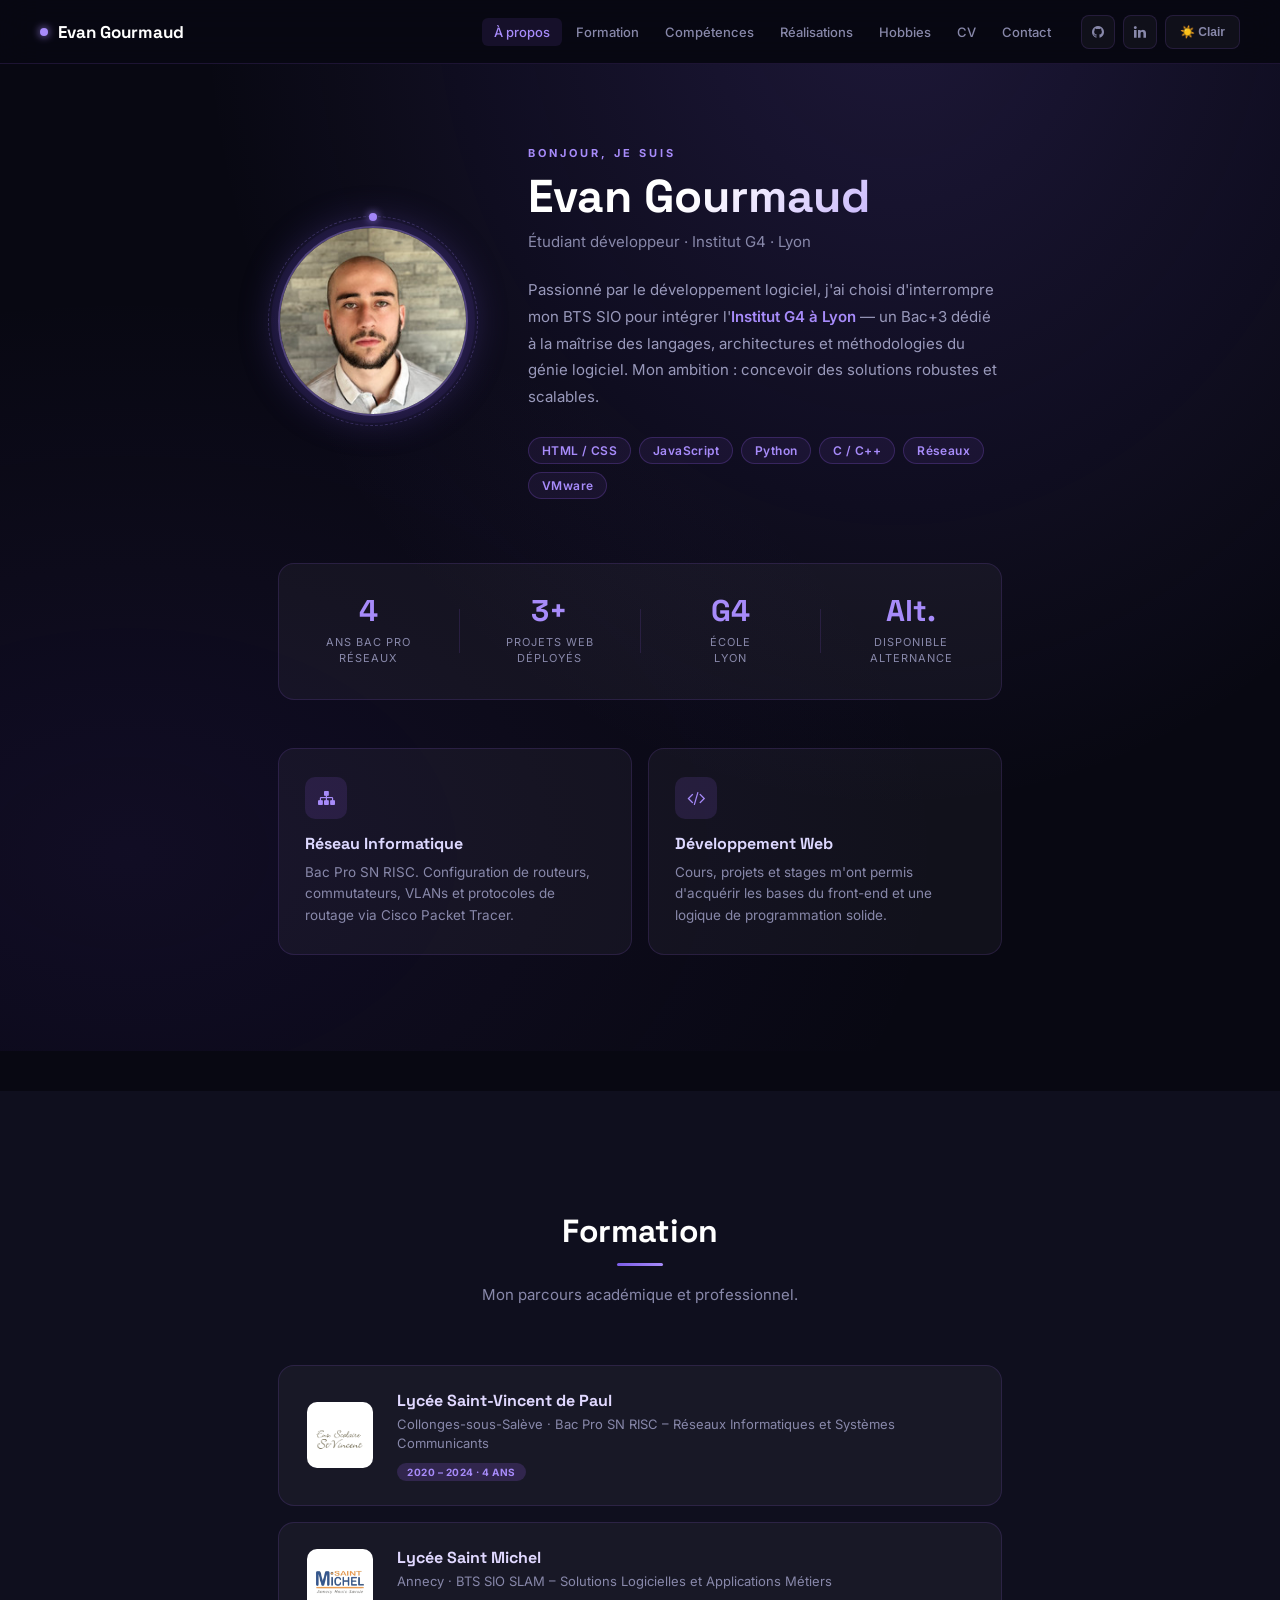
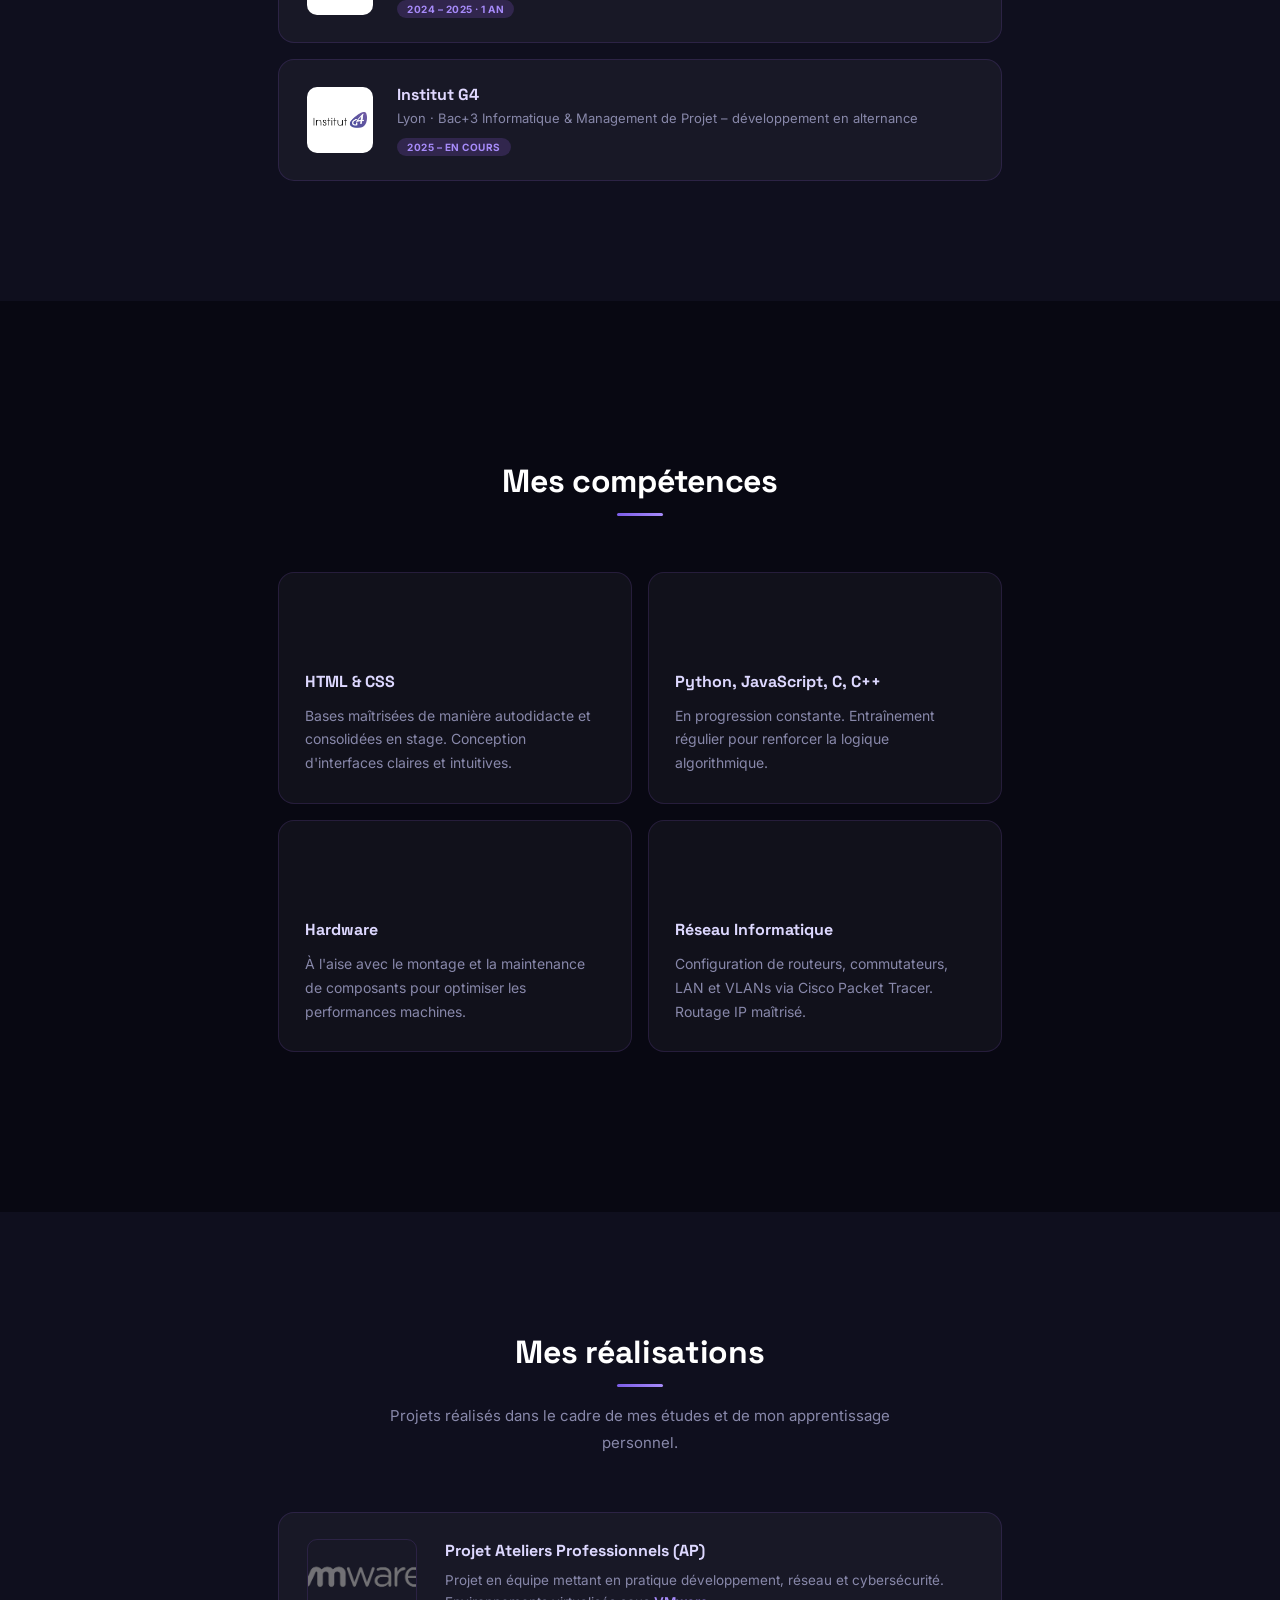
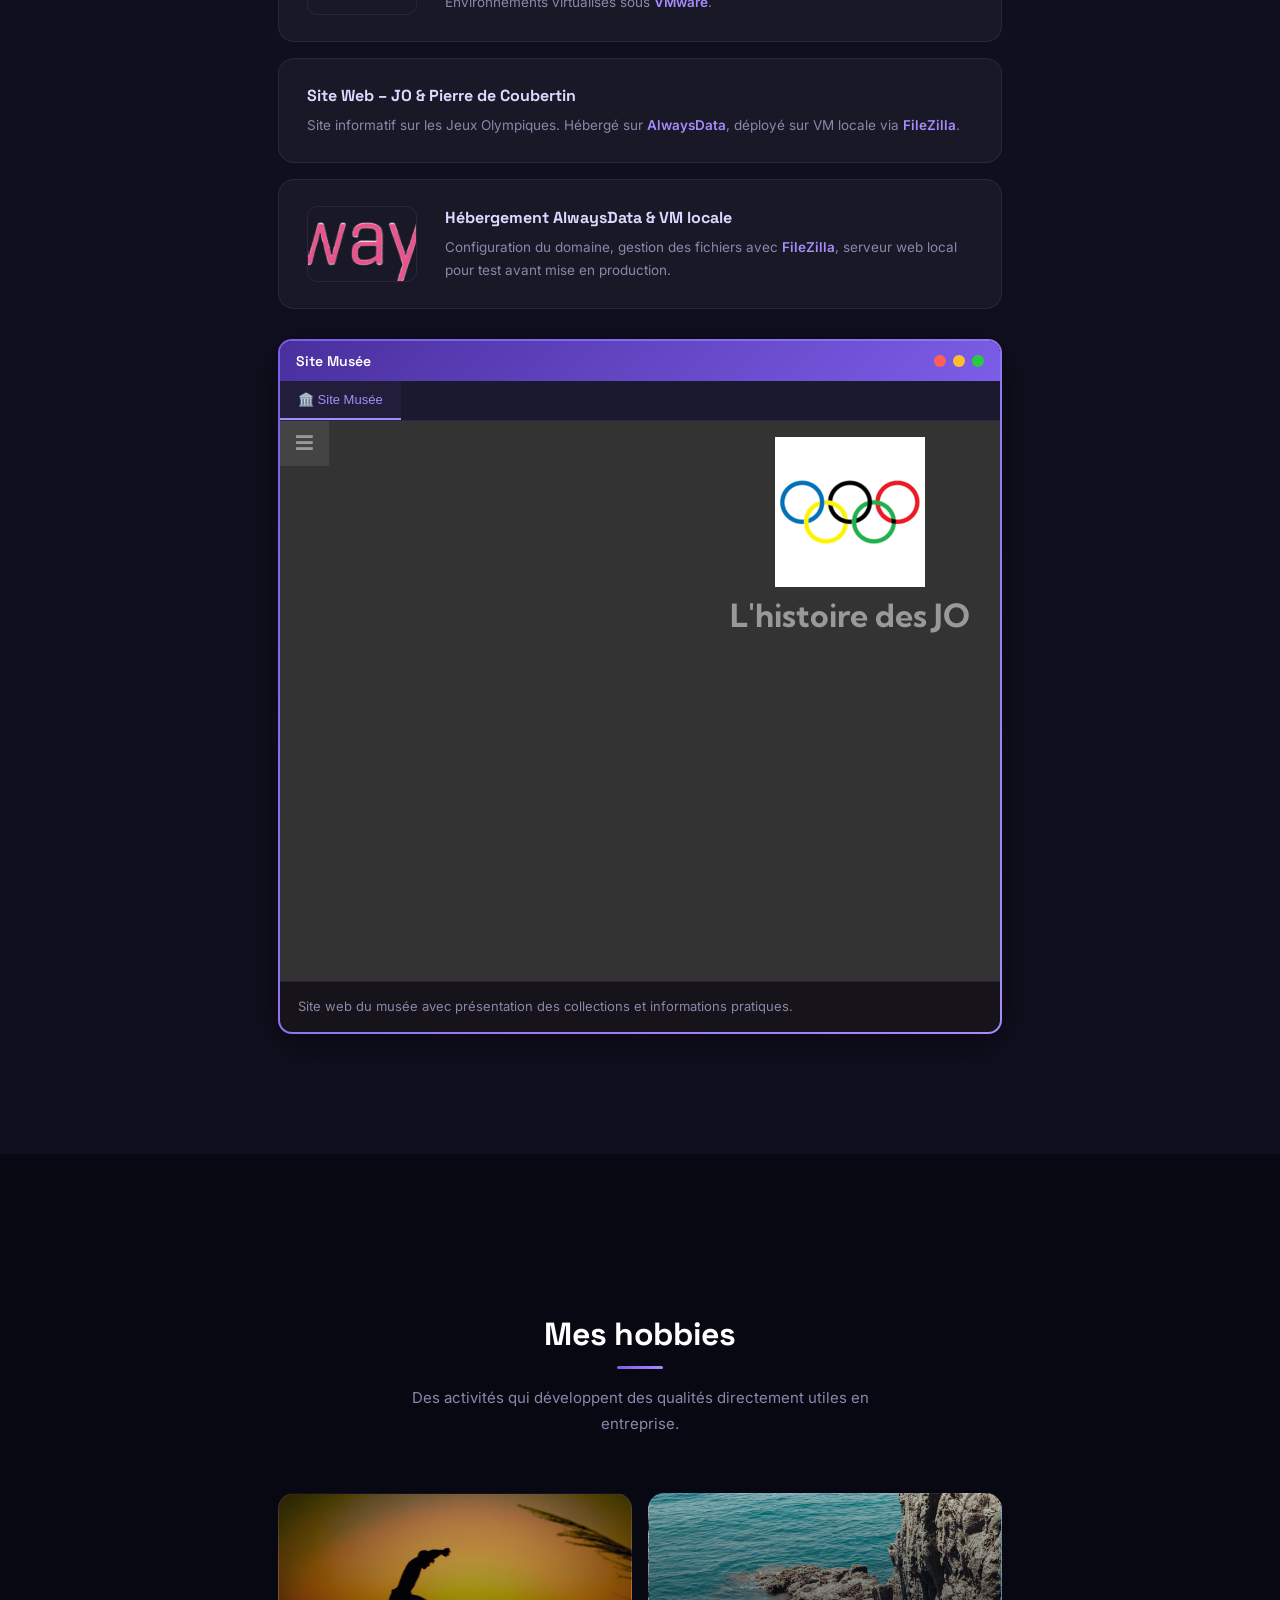
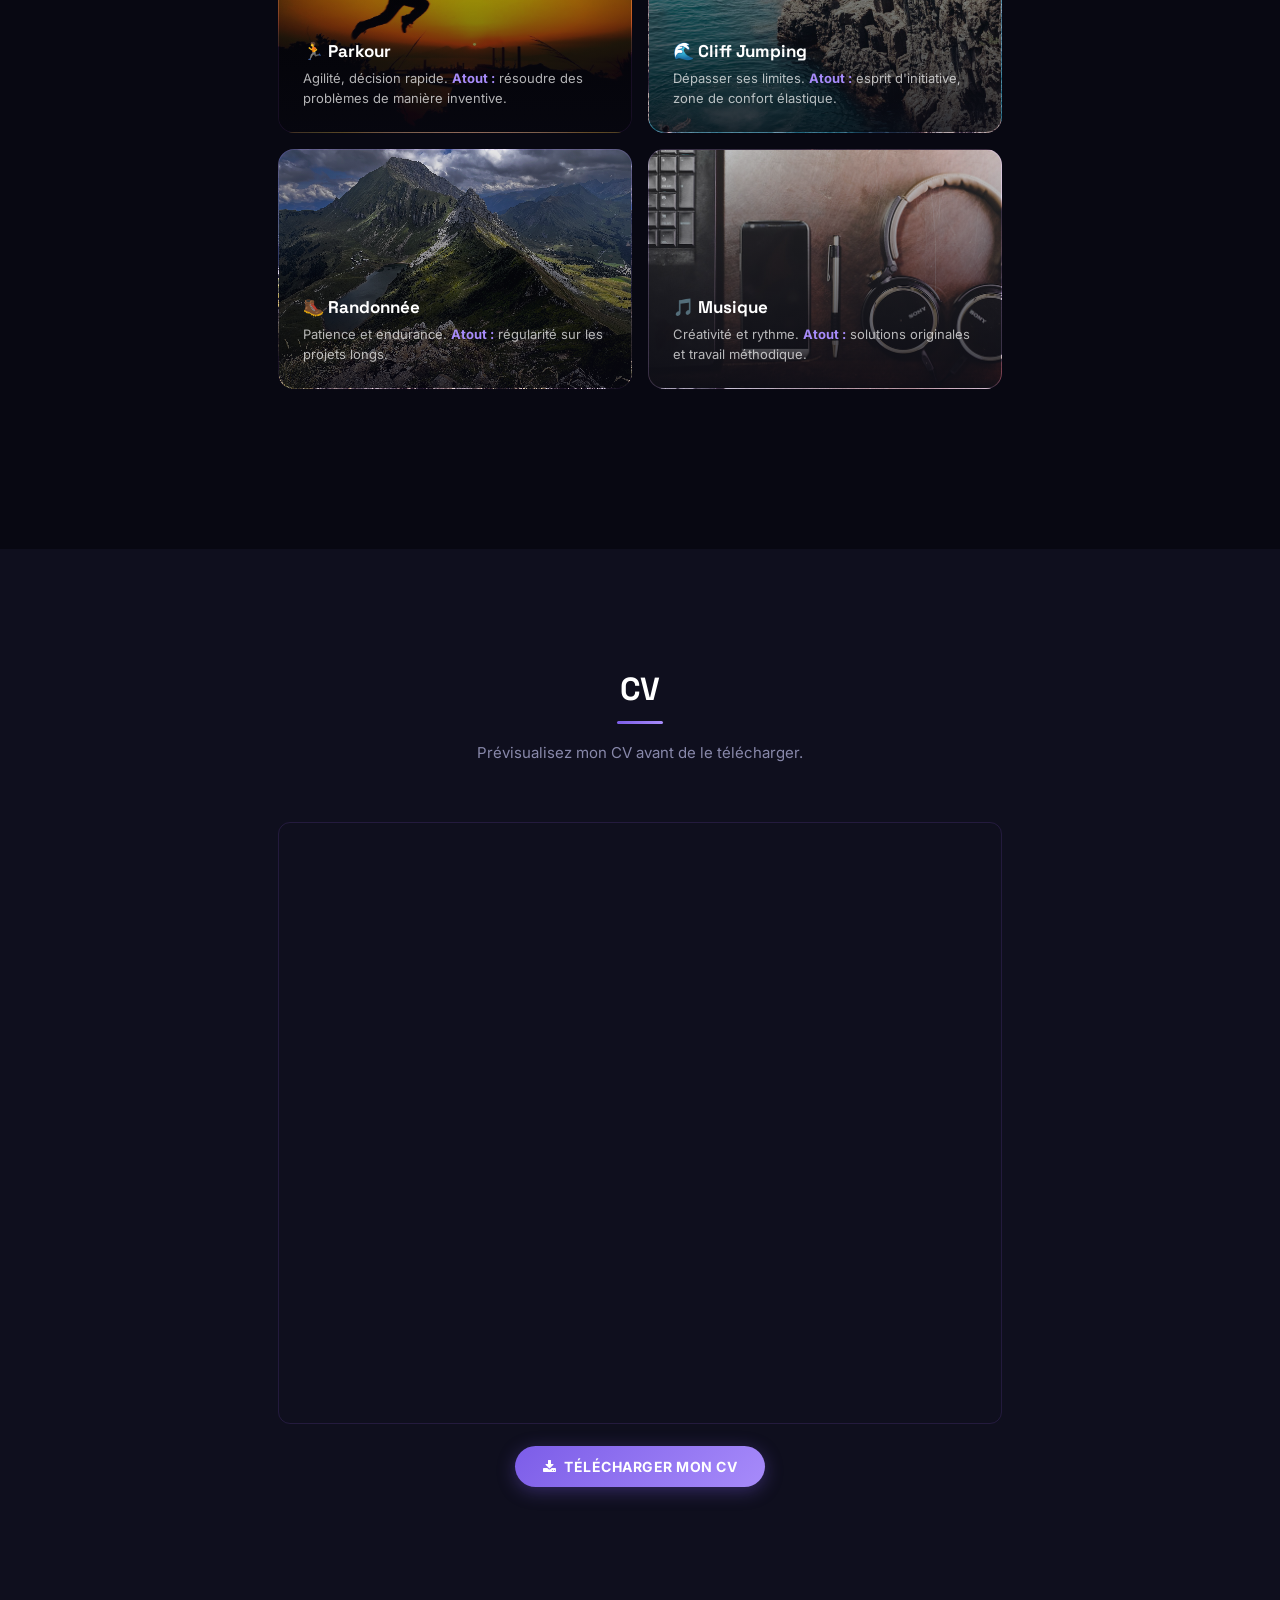
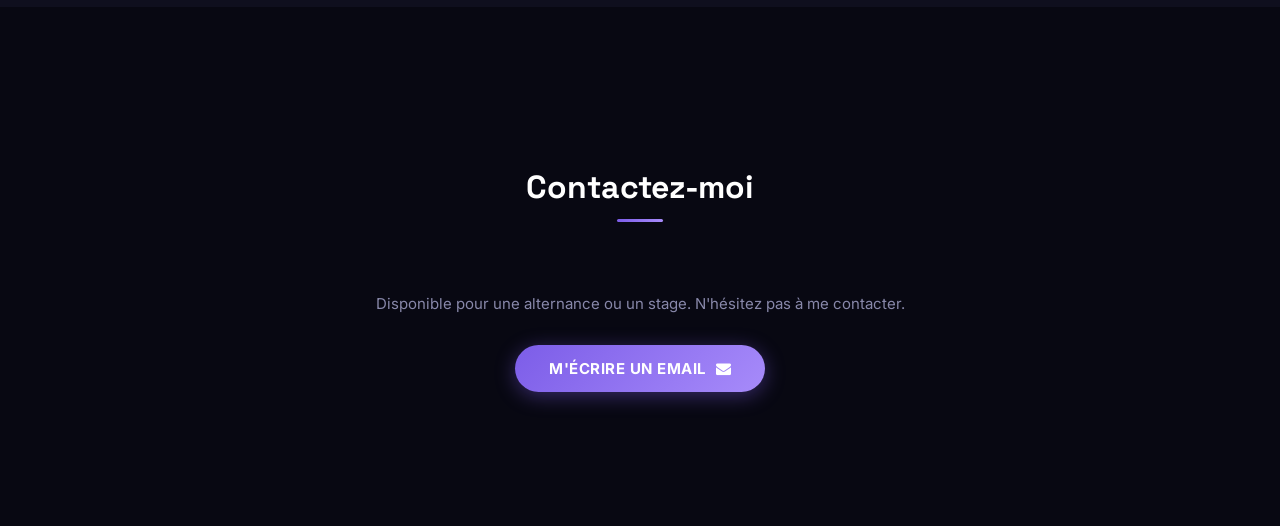
==== commit e76e682c: "meilleur version" ====
--- a/index.html
+++ b/index.html
@@ -308,7 +308,7 @@
                 <p>Prévisualisez mon CV avant de le télécharger.</p>
             </div>
             <div class="cv-preview">
-                <iframe src="assets/images/Evan_Gourmaud.pdf" title="CV Evan Gourmaud"></iframe>
+                <iframe src="assets/images/Evan_Gourmaud.pdf"  title="CV Evan Gourmaud"></iframe>
             </div>
             <div style="text-align:center;">
                 <a href="assets/images/Evan_Gourmaud.pdf" download class="cv-dl-btn">
@@ -327,8 +327,8 @@
             </div>
             <div class="contact-wrap">
                 <p>Disponible pour une alternance ou un stage. N'hésitez pas à me contacter.</p>
-                <a class="contact-btn" href="/cdn-cgi/l/email-protection#9ff8f0eaedf2feeafbb1fae9fef1dff8f2fef6f3b1fcf0f2">
-                    <i class="fa fa-envelope"></i> M'écrire un email
+                <a class="contact-btn" href="mailto:gourmaud.evan@gmail.com"> M'écrire un email
+                    <i class="fa fa-envelope"></i> 
                 </a>
             </div>
         </div>
--- a/assets/css/style.css
+++ b/assets/css/style.css
@@ -491,10 +491,10 @@
         .hobby-card p  { font-size: 13px !important; color: rgba(255,255,255,.7) !important; line-height: 1.55 !important; margin: 0; }
         .hobby-card strong { color: var(--accent) !important; }
 
-        .hobby-parkour { background-image: url("assets/images/Parkour.jpg"); }
-        .hobby-cliff   { background-image: url("assets/images/cliffj.jpg"); }
-        .hobby-rando   { background-image: url("assets/images/Rando.JPG"); }
-        .hobby-musique { background-image: url("assets/images/music.jpg"); }
+        .hobby-parkour { background-image: url("../images/Parkour.jpg"); }
+        .hobby-cliff   { background-image: url("../images/cliffj.jpg"); }
+        .hobby-rando   { background-image: url("../images/Rando.JPG"); }
+        .hobby-musique { background-image: url("../images/music.jpg"); }
 
         /* Forcer les images dans les cartes à ne pas déborder */
         .fcard img,
